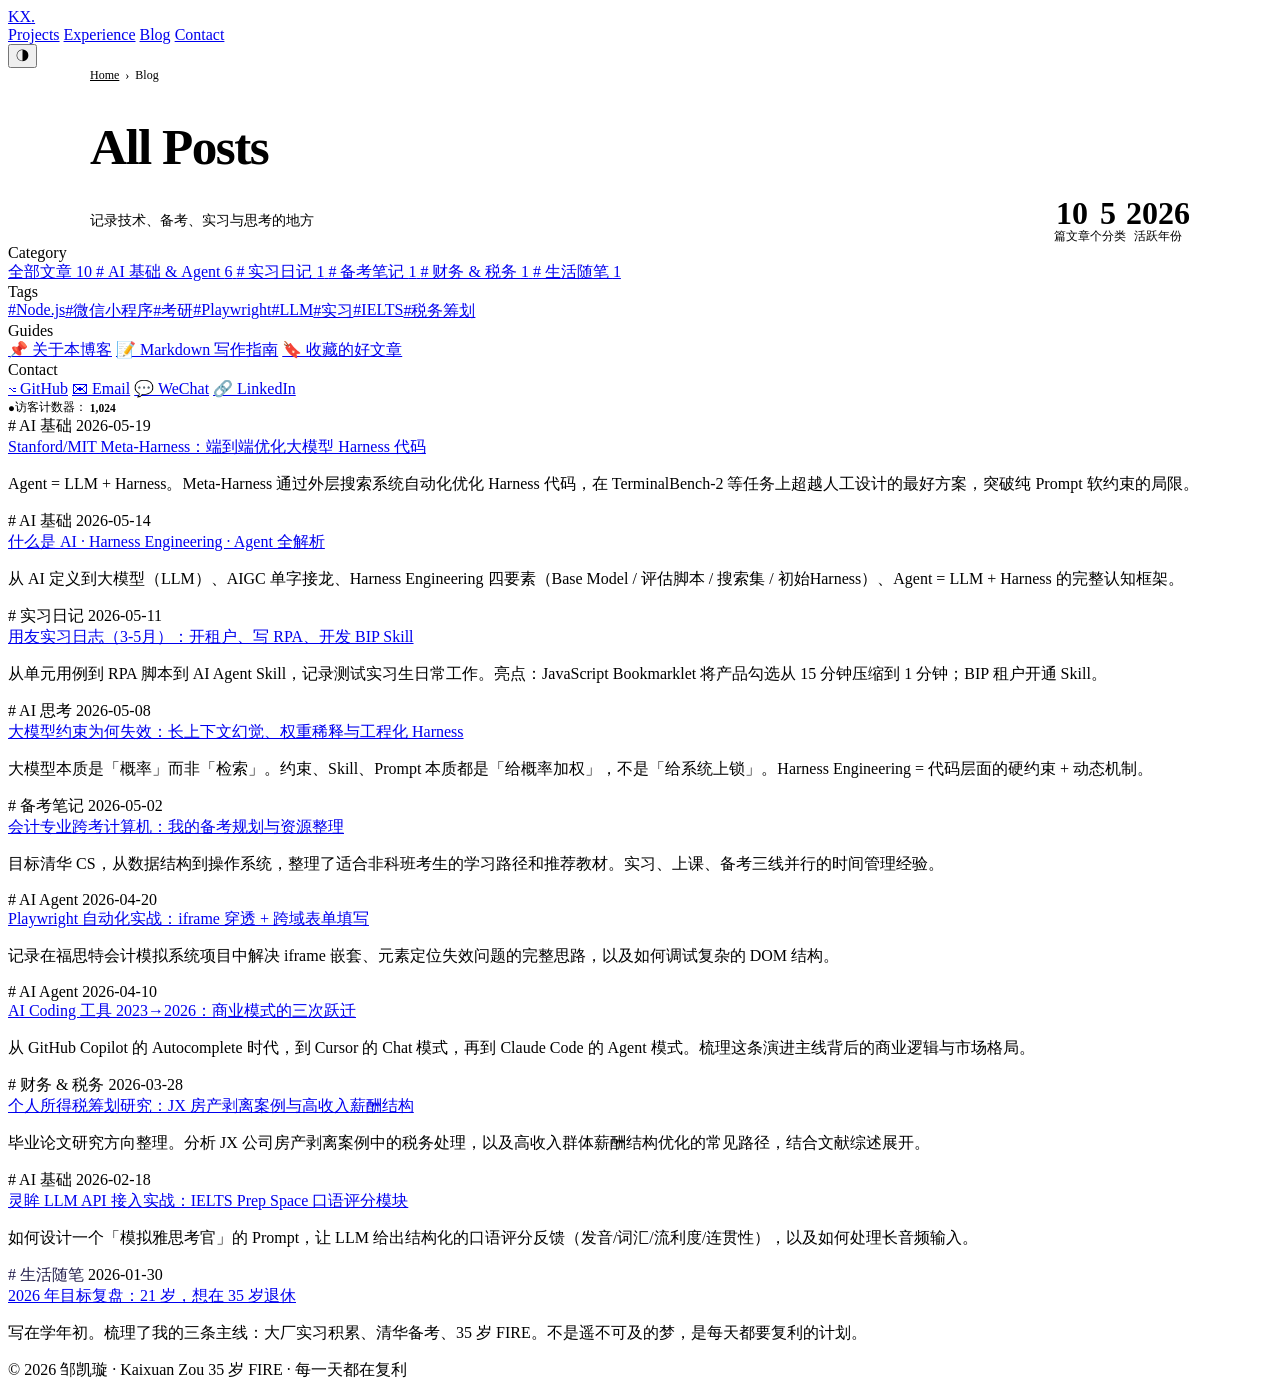
==== index.html @ 22e7b79a "Add files via upload" ====
<!DOCTYPE html>
<html lang="zh-CN">
<head>
  <meta charset="UTF-8" />
  <meta name="viewport" content="width=device-width, initial-scale=1.0" />
  <title>Blog · 邹凯璇</title>
  <link rel="preconnect" href="https://fonts.googleapis.com" />
  <link rel="preconnect" href="https://fonts.gstatic.com" crossorigin />
  <link href="https://fonts.googleapis.com/css2?family=Playfair+Display:ital,wght@0,700;1,400&family=Inter:wght@300;400;500;600&family=JetBrains+Mono:wght@400;500&display=swap" rel="stylesheet" />
  <link rel="stylesheet" href="../assets/style.css" />
  <style>
    .blog-hero-strip {
      background: var(--bg-alt);
      border-bottom: 1px solid var(--border);
      padding: calc(60px + var(--space-12)) var(--space-6) var(--space-8);
    }
    .blog-hero-inner {
      max-width: 1100px;
      margin: 0 auto;
      display: flex;
      align-items: flex-end;
      justify-content: space-between;
      gap: var(--space-8);
      flex-wrap: wrap;
    }
    .blog-breadcrumb {
      font-size: 0.75rem;
      font-family: var(--font-mono);
      color: var(--text-muted);
      margin-bottom: var(--space-3);
    }
    .blog-breadcrumb a { color: var(--text-muted); }
    .blog-breadcrumb a:hover { color: var(--text-primary); }
    .blog-stats {
      display: flex;
      gap: var(--space-6);
    }
    .blog-stat {
      text-align: center;
    }
    .blog-stat-num {
      font-family: var(--font-display);
      font-size: 2rem;
      font-weight: 700;
      color: var(--text-primary);
      line-height: 1;
    }
    .blog-stat-label {
      font-size: 0.72rem;
      font-family: var(--font-mono);
      color: var(--text-muted);
      margin-top: var(--space-1);
    }
    .visitor-badge {
      display: inline-flex;
      align-items: center;
      gap: var(--space-2);
      font-size: 0.72rem;
      font-family: var(--font-mono);
      color: var(--text-muted);
      background: var(--surface);
      border: 1px solid var(--border);
      padding: var(--space-2) var(--space-4);
      border-radius: var(--r-sm);
    }
  </style>
</head>
<body>

  <header class="site-nav">
    <div class="nav-inner">
      <a href="../index.html" class="nav-logo">KX<span class="logo-dot">.</span></a>
      <nav class="nav-links">
        <a href="../projects.html">Projects</a>
        <a href="../experience.html">Experience</a>
        <a href="index.html">Blog</a>
        <a href="../index.html#contact">Contact</a>
      </nav>
      <button class="nav-theme-toggle" id="themeToggle" aria-label="切换主题">
        <span class="toggle-icon">◑</span>
      </button>
    </div>
  </header>

  <!-- Blog hero strip -->
  <div class="blog-hero-strip">
    <div class="blog-hero-inner">
      <div>
        <div class="blog-breadcrumb">
          <a href="../index.html">Home</a> &nbsp;›&nbsp; Blog
        </div>
        <h1 style="font-family:var(--font-display); font-size: clamp(2rem,5vw,3.2rem); font-weight:700; letter-spacing:-0.03em; color:var(--text-primary);">All Posts</h1>
        <p style="font-size:0.9rem; color:var(--text-secondary); margin-top:var(--space-2);">记录技术、备考、实习与思考的地方</p>
      </div>
      <div class="blog-stats">
        <div class="blog-stat">
          <div class="blog-stat-num">10</div>
          <div class="blog-stat-label">篇文章</div>
        </div>
        <div class="blog-stat">
          <div class="blog-stat-num">5</div>
          <div class="blog-stat-label">个分类</div>
        </div>
        <div class="blog-stat">
          <div class="blog-stat-num">2026</div>
          <div class="blog-stat-label">活跃年份</div>
        </div>
      </div>
    </div>
  </div>

  <!-- Blog 2-column layout -->
  <div class="blog-layout" style="padding-top: var(--space-12);">

    <!-- Sidebar (Jekyll Satellite style) -->
    <aside class="blog-sidebar">

      <div class="sidebar-section">
        <div class="sidebar-title">Category</div>
        <a href="#" class="sidebar-link active" data-cat="all">
          全部文章
          <span class="sidebar-count">10</span>
        </a>
        <a href="#" class="sidebar-link" data-cat="ai">
          # AI 基础 & Agent
          <span class="sidebar-count">6</span>
        </a>
        <a href="#" class="sidebar-link" data-cat="intern">
          # 实习日记
          <span class="sidebar-count">1</span>
        </a>
        <a href="#" class="sidebar-link" data-cat="study">
          # 备考笔记
          <span class="sidebar-count">1</span>
        </a>
        <a href="#" class="sidebar-link" data-cat="finance">
          # 财务 & 税务
          <span class="sidebar-count">1</span>
        </a>
        <a href="#" class="sidebar-link" data-cat="life">
          # 生活随笔
          <span class="sidebar-count">1</span>
        </a>
      </div>

      <div class="sidebar-section">
        <div class="sidebar-title">Tags</div>
        <div style="display:flex; flex-wrap:wrap; gap:var(--space-2);">
          <a href="#" class="tag tag-green" style="cursor:pointer;">#Node.js</a>
          <a href="#" class="tag tag-pink" style="cursor:pointer;">#微信小程序</a>
          <a href="#" class="tag tag-yellow" style="cursor:pointer;">#考研</a>
          <a href="#" class="tag tag-mint" style="cursor:pointer;">#Playwright</a>
          <a href="#" class="tag tag-lavender" style="cursor:pointer;">#LLM</a>
          <a href="#" class="tag tag-green" style="cursor:pointer;">#实习</a>
          <a href="#" class="tag tag-pink" style="cursor:pointer;">#IELTS</a>
          <a href="#" class="tag tag-yellow" style="cursor:pointer;">#税务筹划</a>
        </div>
      </div>

      <div class="sidebar-section">
        <div class="sidebar-title">Guides</div>
        <a href="#" class="sidebar-link">📌 关于本博客</a>
        <a href="#" class="sidebar-link">📝 Markdown 写作指南</a>
        <a href="#" class="sidebar-link">🔖 收藏的好文章</a>
      </div>

      <div class="sidebar-section">
        <div class="sidebar-title">Contact</div>
        <div class="blog-sidebar-social">
          <a href="https://github.com" target="_blank" class="social-chip">⌥ GitHub</a>
          <a href="mailto:kaixuanzou1@gmail.com" class="social-chip">✉ Email</a>
          <a href="#" class="social-chip">💬 WeChat</a>
          <a href="#" class="social-chip">🔗 LinkedIn</a>
        </div>
      </div>

      <div class="sidebar-section">
        <div class="visitor-badge">
          <span style="color:var(--c-green)">●</span>
          访客计数器：&nbsp;<strong style="color:var(--text-primary)">1,024</strong>
        </div>
      </div>

    </aside>

    <!-- Posts main column -->
    <main>
      <div class="blog-posts" id="postList">

        <article class="blog-post-card" data-cat="ai">
          <div class="post-header">
            <div class="post-meta">
              <span class="blog-cat-badge badge-green"># AI 基础</span>
              <span class="post-date">2026-05-19</span>
            </div>
          </div>
          <a href="#" class="post-title">Stanford/MIT Meta-Harness：端到端优化大模型 Harness 代码</a>
          <p class="post-excerpt">Agent = LLM + Harness。Meta-Harness 通过外层搜索系统自动化优化 Harness 代码，在 TerminalBench-2 等任务上超越人工设计的最好方案，突破纯 Prompt 软约束的局限。</p>
        </article>

        <article class="blog-post-card" data-cat="ai">
          <div class="post-header">
            <div class="post-meta">
              <span class="blog-cat-badge badge-green"># AI 基础</span>
              <span class="post-date">2026-05-14</span>
            </div>
          </div>
          <a href="#" class="post-title">什么是 AI · Harness Engineering · Agent 全解析</a>
          <p class="post-excerpt">从 AI 定义到大模型（LLM）、AIGC 单字接龙、Harness Engineering 四要素（Base Model / 评估脚本 / 搜索集 / 初始Harness）、Agent = LLM + Harness 的完整认知框架。</p>
        </article>

        <article class="blog-post-card" data-cat="intern">
          <div class="post-header">
            <div class="post-meta">
              <span class="blog-cat-badge badge-pink"># 实习日记</span>
              <span class="post-date">2026-05-11</span>
            </div>
          </div>
          <a href="#" class="post-title">用友实习日志（3-5月）：开租户、写 RPA、开发 BIP Skill</a>
          <p class="post-excerpt">从单元用例到 RPA 脚本到 AI Agent Skill，记录测试实习生日常工作。亮点：JavaScript Bookmarklet 将产品勾选从 15 分钟压缩到 1 分钟；BIP 租户开通 Skill。</p>
        </article>

        <article class="blog-post-card" data-cat="ai">
          <div class="post-header">
            <div class="post-meta">
              <span class="blog-cat-badge badge-green"># AI 思考</span>
              <span class="post-date">2026-05-08</span>
            </div>
          </div>
          <a href="#" class="post-title">大模型约束为何失效：长上下文幻觉、权重稀释与工程化 Harness</a>
          <p class="post-excerpt">大模型本质是「概率」而非「检索」。约束、Skill、Prompt 本质都是「给概率加权」，不是「给系统上锁」。Harness Engineering = 代码层面的硬约束 + 动态机制。</p>
        </article>

        <article class="blog-post-card" data-cat="study">
          <div class="post-header">
            <div class="post-meta">
              <span class="blog-cat-badge badge-yellow"># 备考笔记</span>
              <span class="post-date">2026-05-02</span>
            </div>
          </div>
          <a href="#" class="post-title">会计专业跨考计算机：我的备考规划与资源整理</a>
          <p class="post-excerpt">目标清华 CS，从数据结构到操作系统，整理了适合非科班考生的学习路径和推荐教材。实习、上课、备考三线并行的时间管理经验。</p>
        </article>

        <article class="blog-post-card" data-cat="ai">
          <div class="post-header">
            <div class="post-meta">
              <span class="blog-cat-badge badge-green"># AI Agent</span>
              <span class="post-date">2026-04-20</span>
            </div>
          </div>
          <a href="#" class="post-title">Playwright 自动化实战：iframe 穿透 + 跨域表单填写</a>
          <p class="post-excerpt">记录在福思特会计模拟系统项目中解决 iframe 嵌套、元素定位失效问题的完整思路，以及如何调试复杂的 DOM 结构。</p>
        </article>

        <article class="blog-post-card" data-cat="ai">
          <div class="post-header">
            <div class="post-meta">
              <span class="blog-cat-badge badge-green"># AI Agent</span>
              <span class="post-date">2026-04-10</span>
            </div>
          </div>
          <a href="#" class="post-title">AI Coding 工具 2023→2026：商业模式的三次跃迁</a>
          <p class="post-excerpt">从 GitHub Copilot 的 Autocomplete 时代，到 Cursor 的 Chat 模式，再到 Claude Code 的 Agent 模式。梳理这条演进主线背后的商业逻辑与市场格局。</p>
        </article>

        <article class="blog-post-card" data-cat="finance">
          <div class="post-header">
            <div class="post-meta">
              <span class="blog-cat-badge badge-yellow"># 财务 & 税务</span>
              <span class="post-date">2026-03-28</span>
            </div>
          </div>
          <a href="#" class="post-title">个人所得税筹划研究：JX 房产剥离案例与高收入薪酬结构</a>
          <p class="post-excerpt">毕业论文研究方向整理。分析 JX 公司房产剥离案例中的税务处理，以及高收入群体薪酬结构优化的常见路径，结合文献综述展开。</p>
        </article>

        <article class="blog-post-card" data-cat="ai">
          <div class="post-header">
            <div class="post-meta">
              <span class="blog-cat-badge badge-green"># AI 基础</span>
              <span class="post-date">2026-02-18</span>
            </div>
          </div>
          <a href="#" class="post-title">灵眸 LLM API 接入实战：IELTS Prep Space 口语评分模块</a>
          <p class="post-excerpt">如何设计一个「模拟雅思考官」的 Prompt，让 LLM 给出结构化的口语评分反馈（发音/词汇/流利度/连贯性），以及如何处理长音频输入。</p>
        </article>

        <article class="blog-post-card" data-cat="life">
          <div class="post-header">
            <div class="post-meta">
              <span class="blog-cat-badge" style="background:var(--c-lavender-soft);color:oklch(28% 0.08 285);"># 生活随笔</span>
              <span class="post-date">2026-01-30</span>
            </div>
          </div>
          <a href="#" class="post-title">2026 年目标复盘：21 岁，想在 35 岁退休</a>
          <p class="post-excerpt">写在学年初。梳理了我的三条主线：大厂实习积累、清华备考、35 岁 FIRE。不是遥不可及的梦，是每天都要复利的计划。</p>
        </article>

      </div>
    </main>
  </div>

  <footer class="site-footer">
    <div class="footer-inner">
      <span class="footer-copy">© 2026 邹凯璇 · Kaixuan Zou</span>
      <span class="footer-motto">35 岁 FIRE · 每一天都在复利</span>
    </div>
  </footer>

  <script src="../assets/main.js"></script>
  <script>
    // Category filter
    document.querySelectorAll('.sidebar-link[data-cat]').forEach(link => {
      link.addEventListener('click', e => {
        e.preventDefault();
        document.querySelectorAll('.sidebar-link[data-cat]').forEach(l => l.classList.remove('active'));
        link.classList.add('active');
        const cat = link.dataset.cat;
        document.querySelectorAll('.blog-post-card').forEach(card => {
          if (cat === 'all' || card.dataset.cat === cat) {
            card.style.display = '';
          } else {
            card.style.display = 'none';
          }
        });
      });
    });
  </script>
</body>
</html>
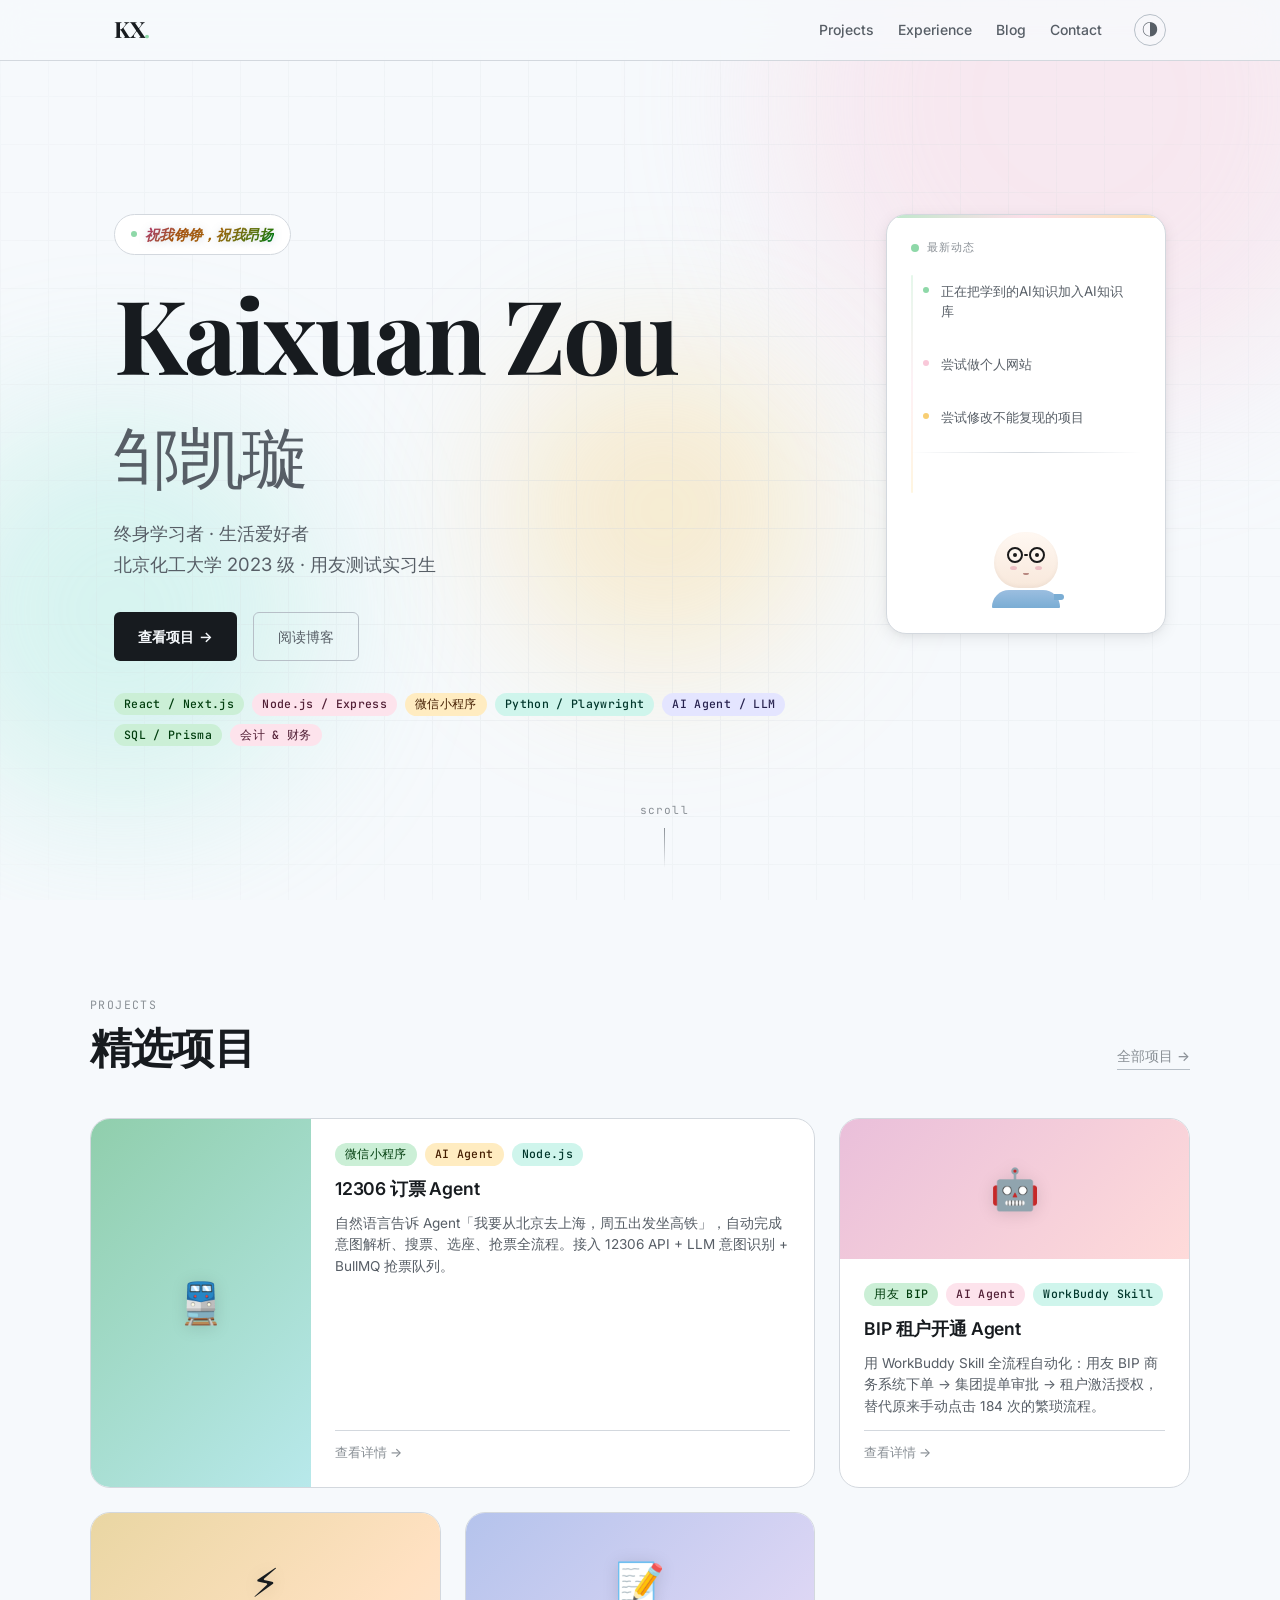
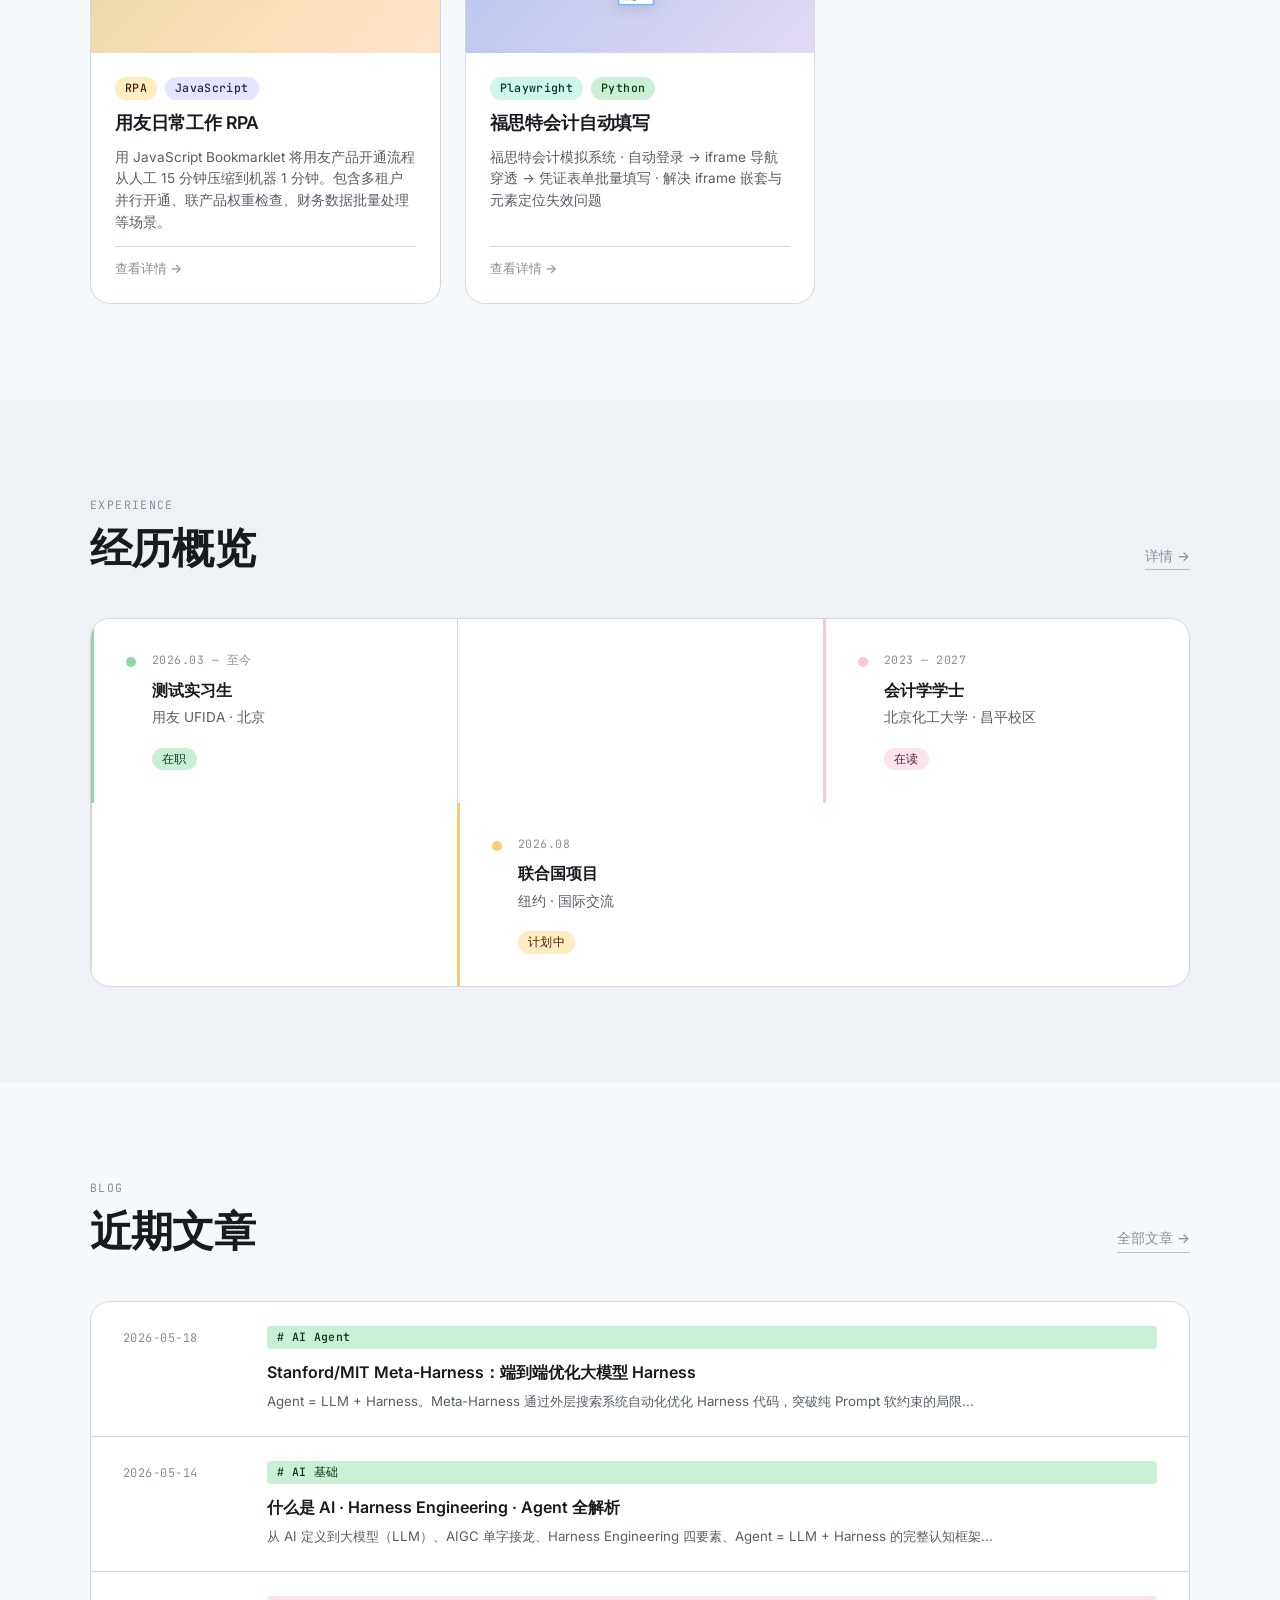
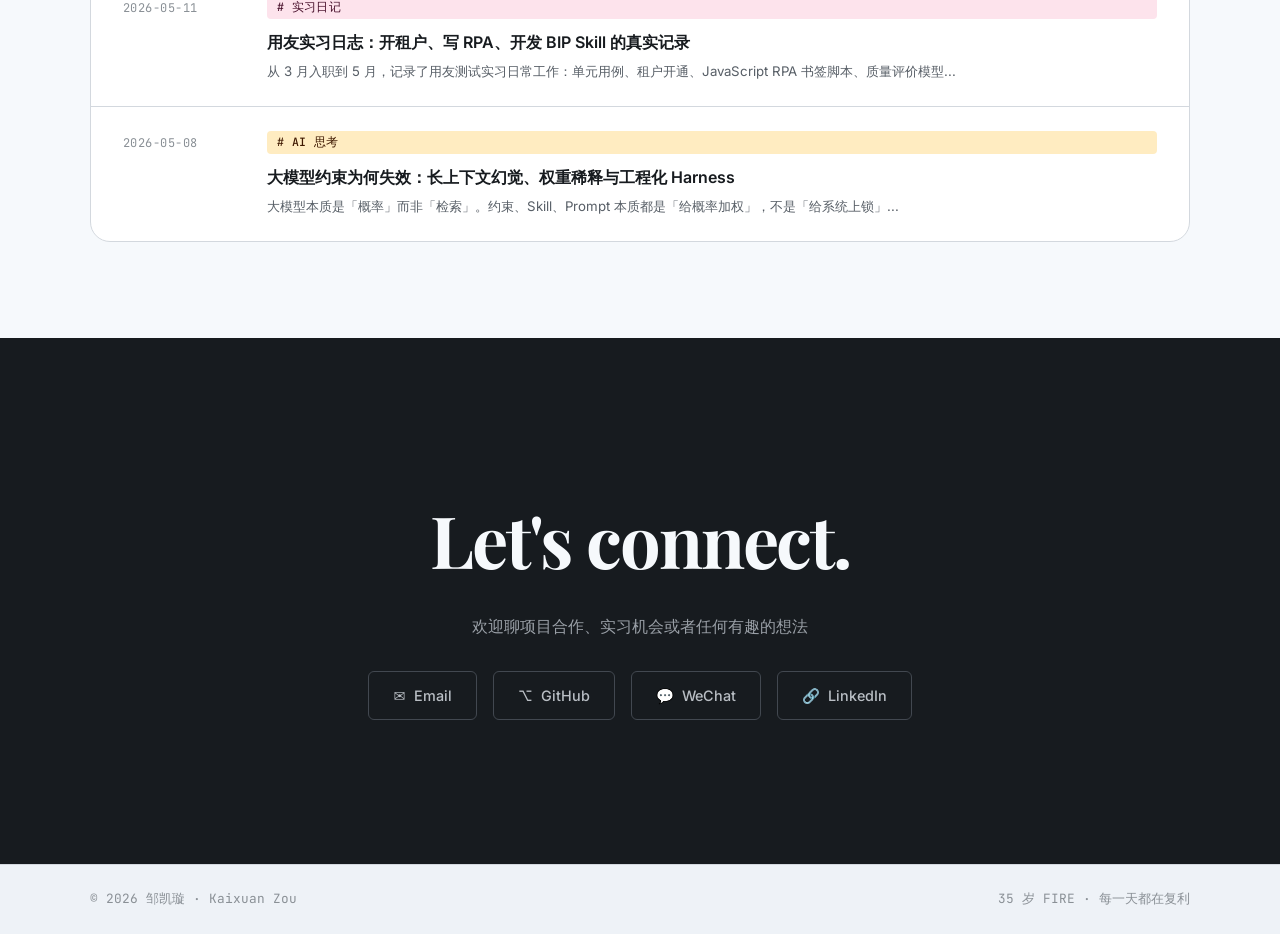
==== commit 4b5dbd24: "fix: restore correct homepage (was overwritten by blog page during rebase)" ====
--- a/index.html
+++ b/index.html
@@ -3,78 +3,39 @@
 <head>
   <meta charset="UTF-8" />
   <meta name="viewport" content="width=device-width, initial-scale=1.0" />
-  <title>Blog · 邹凯璇</title>
+  <title>邹凯璇 · 个人主页</title>
   <link rel="preconnect" href="https://fonts.googleapis.com" />
   <link rel="preconnect" href="https://fonts.gstatic.com" crossorigin />
   <link href="https://fonts.googleapis.com/css2?family=Playfair+Display:ital,wght@0,700;1,400&family=Inter:wght@300;400;500;600&family=JetBrains+Mono:wght@400;500&display=swap" rel="stylesheet" />
-  <link rel="stylesheet" href="../assets/style.css" />
-  <style>
-    .blog-hero-strip {
-      background: var(--bg-alt);
-      border-bottom: 1px solid var(--border);
-      padding: calc(60px + var(--space-12)) var(--space-6) var(--space-8);
-    }
-    .blog-hero-inner {
-      max-width: 1100px;
-      margin: 0 auto;
-      display: flex;
-      align-items: flex-end;
-      justify-content: space-between;
-      gap: var(--space-8);
-      flex-wrap: wrap;
-    }
-    .blog-breadcrumb {
-      font-size: 0.75rem;
-      font-family: var(--font-mono);
-      color: var(--text-muted);
-      margin-bottom: var(--space-3);
-    }
-    .blog-breadcrumb a { color: var(--text-muted); }
-    .blog-breadcrumb a:hover { color: var(--text-primary); }
-    .blog-stats {
-      display: flex;
-      gap: var(--space-6);
-    }
-    .blog-stat {
-      text-align: center;
-    }
-    .blog-stat-num {
-      font-family: var(--font-display);
-      font-size: 2rem;
-      font-weight: 700;
-      color: var(--text-primary);
-      line-height: 1;
-    }
-    .blog-stat-label {
-      font-size: 0.72rem;
-      font-family: var(--font-mono);
-      color: var(--text-muted);
-      margin-top: var(--space-1);
-    }
-    .visitor-badge {
-      display: inline-flex;
-      align-items: center;
-      gap: var(--space-2);
-      font-size: 0.72rem;
-      font-family: var(--font-mono);
-      color: var(--text-muted);
-      background: var(--surface);
-      border: 1px solid var(--border);
-      padding: var(--space-2) var(--space-4);
-      border-radius: var(--r-sm);
-    }
-  </style>
+  <!-- 国内 CDN 备用，Google Fonts 加载失败时自动回退 -->
+  <link href="https://fonts.googleapis.cn/css2?family=Playfair+Display:ital,wght@0,700;1,400&family=Inter:wght@300;400;500;600&family=JetBrains+Mono:wght@400;500&display=swap" rel="stylesheet" />
+  <script>
+    // 检测字体是否加载成功，失败时加载国内镜像
+    (function() {
+      document.fonts.ready.then(function() {
+        var loaded = document.fonts.check('1em "Playfair Display"');
+        if (!loaded) {
+          var link = document.createElement('link');
+          link.rel = 'stylesheet';
+          link.href = 'https://fonts.loli.net/css2?family=Playfair+Display:ital,wght@0,700;1,400&family=Inter:wght@300;400;500;600&family=JetBrains+Mono:wght@400;500&display=swap';
+          document.head.appendChild(link);
+        }
+      });
+    })();
+  </script>
+  <link rel="stylesheet" href="assets/style.css" />
 </head>
 <body>
 
+  <!-- ───────────── NAVIGATION ───────────── -->
   <header class="site-nav">
     <div class="nav-inner">
-      <a href="../index.html" class="nav-logo">KX<span class="logo-dot">.</span></a>
+      <a href="index.html" class="nav-logo">KX<span class="logo-dot">.</span></a>
       <nav class="nav-links">
-        <a href="../projects.html">Projects</a>
-        <a href="../experience.html">Experience</a>
-        <a href="index.html">Blog</a>
-        <a href="../index.html#contact">Contact</a>
+        <a href="projects.html">Projects</a>
+        <a href="experience.html">Experience</a>
+        <a href="blog/index.html">Blog</a>
+        <a href="#contact">Contact</a>
       </nav>
       <button class="nav-theme-toggle" id="themeToggle" aria-label="切换主题">
         <span class="toggle-icon">◑</span>
@@ -82,224 +43,294 @@
     </div>
   </header>
 
-  <!-- Blog hero strip -->
-  <div class="blog-hero-strip">
-    <div class="blog-hero-inner">
-      <div>
-        <div class="blog-breadcrumb">
-          <a href="../index.html">Home</a> &nbsp;›&nbsp; Blog
-        </div>
-        <h1 style="font-family:var(--font-display); font-size: clamp(2rem,5vw,3.2rem); font-weight:700; letter-spacing:-0.03em; color:var(--text-primary);">All Posts</h1>
-        <p style="font-size:0.9rem; color:var(--text-secondary); margin-top:var(--space-2);">记录技术、备考、实习与思考的地方</p>
-      </div>
-      <div class="blog-stats">
-        <div class="blog-stat">
-          <div class="blog-stat-num">10</div>
-          <div class="blog-stat-label">篇文章</div>
-        </div>
-        <div class="blog-stat">
-          <div class="blog-stat-num">5</div>
-          <div class="blog-stat-label">个分类</div>
-        </div>
-        <div class="blog-stat">
-          <div class="blog-stat-num">2026</div>
-          <div class="blog-stat-label">活跃年份</div>
-        </div>
-      </div>
-    </div>
-  </div>
-
-  <!-- Blog 2-column layout -->
-  <div class="blog-layout" style="padding-top: var(--space-12);">
-
-    <!-- Sidebar (Jekyll Satellite style) -->
-    <aside class="blog-sidebar">
-
-      <div class="sidebar-section">
-        <div class="sidebar-title">Category</div>
-        <a href="#" class="sidebar-link active" data-cat="all">
-          全部文章
-          <span class="sidebar-count">10</span>
+  <!-- ───────────── HERO ───────────── -->
+  <section class="hero">
+    <div class="hero-bg">
+      <div class="hero-blur-orb orb-1"></div>
+      <div class="hero-blur-orb orb-2"></div>
+      <div class="hero-blur-orb orb-3"></div>
+      <div class="hero-grid-overlay"></div>
+    </div>
+    <div class="hero-main">
+      <div class="hero-content">
+        <div class="hero-badge hero-badge-art">
+          <span class="badge-dot"></span>
+          <span class="badge-text">祝我铮铮，祝我昂扬</span>
+        </div>
+        <h1 class="hero-title">
+          Kaixuan Zou
+          <br /><span class="hero-cn-name">邹凯璇</span>
+        </h1>
+        <p class="hero-subtitle">
+          终身学习者 · 生活爱好者<br />
+          北京化工大学 2023 级 · 用友测试实习生
+        </p>
+        <div class="hero-cta">
+          <a href="projects.html" class="btn-primary">查看项目 →</a>
+          <a href="blog/index.html" class="btn-ghost">阅读博客</a>
+        </div>
+        <div class="hero-tags">
+          <span class="tag tag-green">React / Next.js</span>
+          <span class="tag tag-pink">Node.js / Express</span>
+          <span class="tag tag-yellow">微信小程序</span>
+          <span class="tag tag-mint">Python / Playwright</span>
+          <span class="tag tag-lavender">AI Agent / LLM</span>
+          <span class="tag tag-green">SQL / Prisma</span>
+          <span class="tag tag-pink">会计 & 财务</span>
+        </div>
+      </div>
+      <aside class="hero-status">
+        <div class="status-header">
+          <span class="status-pulse"></span>
+          <span class="status-label">最新动态</span>
+        </div>
+        <ul class="status-list">
+          <li class="status-item">
+            <span class="status-bullet" style="--bullet-color:var(--c-green)"></span>
+            <span class="status-text">正在把学到的AI知识加入AI知识库</span>
+          </li>
+          <li class="status-item">
+            <span class="status-bullet" style="--bullet-color:var(--c-pink)"></span>
+            <span class="status-text">尝试做个人网站</span>
+          </li>
+          <li class="status-item">
+            <span class="status-bullet" style="--bullet-color:var(--c-yellow)"></span>
+            <span class="status-text">尝试修改不能复现的项目</span>
+          </li>
+        </ul>
+        <div class="status-divider"></div>
+        <div class="status-avatar" title="可以用自己的图片替换">
+          <img src="assets/avatar.png" alt="avatar" class="avatar-img" onerror="this.style.display='none';this.nextElementSibling.style.display='flex'" />
+          <div class="avatar-fallback" style="display:none">
+            <div class="avatar-face-v2">
+              <div class="avatar-glasses-v2">
+                <div class="avatar-lens-v2"></div>
+                <div class="avatar-bridge-v2"></div>
+                <div class="avatar-lens-v2"></div>
+              </div>
+              <div class="avatar-blush-v2"></div>
+              <div class="avatar-mouth-v2"></div>
+            </div>
+            <div class="avatar-cap-v2"></div>
+          </div>
+        </div>
+      </aside>
+    </div>
+    <div class="hero-scroll-hint">
+      <span>scroll</span>
+      <div class="scroll-line"></div>
+    </div>
+  </section>
+
+  <!-- ───────────── FEATURED PROJECTS ───────────── -->
+  <section class="section" id="projects">
+    <div class="section-inner">
+      <div class="section-header">
+        <span class="section-label">Projects</span>
+        <h2 class="section-title">精选项目</h2>
+        <a href="projects.html" class="section-more">全部项目 →</a>
+      </div>
+      <div class="project-grid">
+
+        <article class="project-card project-featured">
+          <div class="project-card-img" style="background: linear-gradient(135deg, oklch(80% 0.08 160), oklch(90% 0.05 200))">
+            <div class="project-icon">🚆</div>
+          </div>
+          <div class="project-card-body">
+            <div class="project-meta">
+              <span class="tag tag-green">微信小程序</span>
+              <span class="tag tag-yellow">AI Agent</span>
+              <span class="tag tag-mint">Node.js</span>
+            </div>
+            <h3 class="project-title">12306 订票 Agent</h3>
+            <p class="project-desc">自然语言告诉 Agent「我要从北京去上海，周五出发坐高铁」，自动完成意图解析、搜票、选座、抢票全流程。接入 12306 API + LLM 意图识别 + BullMQ 抢票队列。</p>
+            <div class="project-links">
+              <a href="projects.html" class="proj-link">查看详情 →</a>
+            </div>
+          </div>
+        </article>
+
+        <article class="project-card">
+          <div class="project-card-img" style="background: linear-gradient(135deg, oklch(85% 0.06 340), oklch(92% 0.04 20))">
+            <div class="project-icon">🤖</div>
+          </div>
+          <div class="project-card-body">
+            <div class="project-meta">
+              <span class="tag tag-green">用友 BIP</span>
+              <span class="tag tag-pink">AI Agent</span>
+              <span class="tag tag-mint">WorkBuddy Skill</span>
+            </div>
+            <h3 class="project-title">BIP 租户开通 Agent</h3>
+            <p class="project-desc">用 WorkBuddy Skill 全流程自动化：用友 BIP 商务系统下单 → 集团提单审批 → 租户激活授权，替代原来手动点击 184 次的繁琐流程。</p>
+            <div class="project-links">
+              <a href="projects.html" class="proj-link">查看详情 →</a>
+            </div>
+          </div>
+        </article>
+
+        <article class="project-card">
+          <div class="project-card-img" style="background: linear-gradient(135deg, oklch(88% 0.07 90), oklch(94% 0.05 60))">
+            <div class="project-icon">⚡</div>
+          </div>
+          <div class="project-card-body">
+            <div class="project-meta">
+              <span class="tag tag-yellow">RPA</span>
+              <span class="tag tag-lavender">JavaScript</span>
+            </div>
+            <h3 class="project-title">用友日常工作 RPA</h3>
+            <p class="project-desc">用 JavaScript Bookmarklet 将用友产品开通流程从人工 15 分钟压缩到机器 1 分钟。包含多租户并行开通、联产品权重检查、财务数据批量处理等场景。</p>
+            <div class="project-links">
+              <a href="projects.html" class="proj-link">查看详情 →</a>
+            </div>
+          </div>
+        </article>
+
+        <article class="project-card">
+          <div class="project-card-img" style="background: linear-gradient(135deg, oklch(82% 0.06 270), oklch(90% 0.04 300))">
+            <div class="project-icon">📝</div>
+          </div>
+          <div class="project-card-body">
+            <div class="project-meta">
+              <span class="tag tag-mint">Playwright</span>
+              <span class="tag tag-green">Python</span>
+            </div>
+            <h3 class="project-title">福思特会计自动填写</h3>
+            <p class="project-desc">福思特会计模拟系统 · 自动登录 → iframe 导航穿透 → 凭证表单批量填写 · 解决 iframe 嵌套与元素定位失效问题</p>
+            <div class="project-links">
+              <a href="projects.html" class="proj-link">查看详情 →</a>
+            </div>
+          </div>
+        </article>
+
+      </div>
+    </div>
+  </section>
+
+  <!-- ───────────── EXPERIENCE STRIP ───────────── -->
+  <section class="section section-alt" id="experience">
+    <div class="section-inner">
+      <div class="section-header">
+        <span class="section-label">Experience</span>
+        <h2 class="section-title">经历概览</h2>
+        <a href="experience.html" class="section-more">详情 →</a>
+      </div>
+      <div class="exp-strip">
+
+        <div class="exp-item">
+          <div class="exp-dot exp-dot-green"></div>
+          <div class="exp-body">
+            <div class="exp-period">2026.03 — 至今</div>
+            <div class="exp-role">测试实习生</div>
+            <div class="exp-org">用友 UFIDA · 北京</div>
+            <div class="exp-tags">
+              <span class="tag tag-green">在职</span>
+            </div>
+          </div>
+        </div>
+
+        <div class="exp-divider"></div>
+
+        <div class="exp-item">
+          <div class="exp-dot exp-dot-pink"></div>
+          <div class="exp-body">
+            <div class="exp-period">2023 — 2027</div>
+            <div class="exp-role">会计学学士</div>
+            <div class="exp-org">北京化工大学 · 昌平校区</div>
+            <div class="exp-tags">
+              <span class="tag tag-pink">在读</span>
+            </div>
+          </div>
+        </div>
+
+        <div class="exp-divider"></div>
+
+        <div class="exp-item">
+          <div class="exp-dot exp-dot-yellow"></div>
+          <div class="exp-body">
+            <div class="exp-period">2026.08</div>
+            <div class="exp-role">联合国项目</div>
+            <div class="exp-org">纽约 · 国际交流</div>
+            <div class="exp-tags">
+              <span class="tag tag-yellow">计划中</span>
+            </div>
+          </div>
+        </div>
+
+      </div>
+    </div>
+  </section>
+
+  <!-- ───────────── RECENT BLOG ───────────── -->
+  <section class="section" id="blog">
+    <div class="section-inner">
+      <div class="section-header">
+        <span class="section-label">Blog</span>
+        <h2 class="section-title">近期文章</h2>
+        <a href="blog/index.html" class="section-more">全部文章 →</a>
+      </div>
+      <div class="blog-list">
+
+        <article class="blog-row">
+          <div class="blog-row-date">2026-05-18</div>
+          <div class="blog-row-content">
+            <span class="blog-cat-badge badge-green"># AI Agent</span>
+            <a href="blog/index.html" class="blog-row-title">Stanford/MIT Meta-Harness：端到端优化大模型 Harness</a>
+            <p class="blog-row-desc">Agent = LLM + Harness。Meta-Harness 通过外层搜索系统自动化优化 Harness 代码，突破纯 Prompt 软约束的局限...</p>
+          </div>
+        </article>
+
+        <article class="blog-row">
+          <div class="blog-row-date">2026-05-14</div>
+          <div class="blog-row-content">
+            <span class="blog-cat-badge badge-green"># AI 基础</span>
+            <a href="blog/index.html" class="blog-row-title">什么是 AI · Harness Engineering · Agent 全解析</a>
+            <p class="blog-row-desc">从 AI 定义到大模型（LLM）、AIGC 单字接龙、Harness Engineering 四要素、Agent = LLM + Harness 的完整认知框架...</p>
+          </div>
+        </article>
+
+        <article class="blog-row">
+          <div class="blog-row-date">2026-05-11</div>
+          <div class="blog-row-content">
+            <span class="blog-cat-badge badge-pink"># 实习日记</span>
+            <a href="blog/index.html" class="blog-row-title">用友实习日志：开租户、写 RPA、开发 BIP Skill 的真实记录</a>
+            <p class="blog-row-desc">从 3 月入职到 5 月，记录了用友测试实习日常工作：单元用例、租户开通、JavaScript RPA 书签脚本、质量评价模型...</p>
+          </div>
+        </article>
+
+        <article class="blog-row">
+          <div class="blog-row-date">2026-05-08</div>
+          <div class="blog-row-content">
+            <span class="blog-cat-badge badge-yellow"># AI 思考</span>
+            <a href="blog/index.html" class="blog-row-title">大模型约束为何失效：长上下文幻觉、权重稀释与工程化 Harness</a>
+            <p class="blog-row-desc">大模型本质是「概率」而非「检索」。约束、Skill、Prompt 本质都是「给概率加权」，不是「给系统上锁」...</p>
+          </div>
+        </article>
+
+      </div>
+    </div>
+  </section>
+
+  <!-- ───────────── CONTACT ───────────── -->
+  <section class="section section-contact" id="contact">
+    <div class="section-inner contact-inner">
+      <h2 class="contact-title">Let's connect.</h2>
+      <p class="contact-sub">欢迎聊项目合作、实习机会或者任何有趣的想法</p>
+      <div class="contact-links">
+        <a href="mailto:kaixuanzou1@gmail.com" class="contact-btn">
+          <span>✉</span> Email
         </a>
-        <a href="#" class="sidebar-link" data-cat="ai">
-          # AI 基础 & Agent
-          <span class="sidebar-count">6</span>
+        <a href="https://github.com" target="_blank" class="contact-btn">
+          <span>⌥</span> GitHub
         </a>
-        <a href="#" class="sidebar-link" data-cat="intern">
-          # 实习日记
-          <span class="sidebar-count">1</span>
+        <a href="#" class="contact-btn">
+          <span>💬</span> WeChat
         </a>
-        <a href="#" class="sidebar-link" data-cat="study">
-          # 备考笔记
-          <span class="sidebar-count">1</span>
+        <a href="#" class="contact-btn">
+          <span>🔗</span> LinkedIn
         </a>
-        <a href="#" class="sidebar-link" data-cat="finance">
-          # 财务 & 税务
-          <span class="sidebar-count">1</span>
-        </a>
-        <a href="#" class="sidebar-link" data-cat="life">
-          # 生活随笔
-          <span class="sidebar-count">1</span>
-        </a>
-      </div>
-
-      <div class="sidebar-section">
-        <div class="sidebar-title">Tags</div>
-        <div style="display:flex; flex-wrap:wrap; gap:var(--space-2);">
-          <a href="#" class="tag tag-green" style="cursor:pointer;">#Node.js</a>
-          <a href="#" class="tag tag-pink" style="cursor:pointer;">#微信小程序</a>
-          <a href="#" class="tag tag-yellow" style="cursor:pointer;">#考研</a>
-          <a href="#" class="tag tag-mint" style="cursor:pointer;">#Playwright</a>
-          <a href="#" class="tag tag-lavender" style="cursor:pointer;">#LLM</a>
-          <a href="#" class="tag tag-green" style="cursor:pointer;">#实习</a>
-          <a href="#" class="tag tag-pink" style="cursor:pointer;">#IELTS</a>
-          <a href="#" class="tag tag-yellow" style="cursor:pointer;">#税务筹划</a>
-        </div>
-      </div>
-
-      <div class="sidebar-section">
-        <div class="sidebar-title">Guides</div>
-        <a href="#" class="sidebar-link">📌 关于本博客</a>
-        <a href="#" class="sidebar-link">📝 Markdown 写作指南</a>
-        <a href="#" class="sidebar-link">🔖 收藏的好文章</a>
-      </div>
-
-      <div class="sidebar-section">
-        <div class="sidebar-title">Contact</div>
-        <div class="blog-sidebar-social">
-          <a href="https://github.com" target="_blank" class="social-chip">⌥ GitHub</a>
-          <a href="mailto:kaixuanzou1@gmail.com" class="social-chip">✉ Email</a>
-          <a href="#" class="social-chip">💬 WeChat</a>
-          <a href="#" class="social-chip">🔗 LinkedIn</a>
-        </div>
-      </div>
-
-      <div class="sidebar-section">
-        <div class="visitor-badge">
-          <span style="color:var(--c-green)">●</span>
-          访客计数器：&nbsp;<strong style="color:var(--text-primary)">1,024</strong>
-        </div>
-      </div>
-
-    </aside>
-
-    <!-- Posts main column -->
-    <main>
-      <div class="blog-posts" id="postList">
-
-        <article class="blog-post-card" data-cat="ai">
-          <div class="post-header">
-            <div class="post-meta">
-              <span class="blog-cat-badge badge-green"># AI 基础</span>
-              <span class="post-date">2026-05-19</span>
-            </div>
-          </div>
-          <a href="#" class="post-title">Stanford/MIT Meta-Harness：端到端优化大模型 Harness 代码</a>
-          <p class="post-excerpt">Agent = LLM + Harness。Meta-Harness 通过外层搜索系统自动化优化 Harness 代码，在 TerminalBench-2 等任务上超越人工设计的最好方案，突破纯 Prompt 软约束的局限。</p>
-        </article>
-
-        <article class="blog-post-card" data-cat="ai">
-          <div class="post-header">
-            <div class="post-meta">
-              <span class="blog-cat-badge badge-green"># AI 基础</span>
-              <span class="post-date">2026-05-14</span>
-            </div>
-          </div>
-          <a href="#" class="post-title">什么是 AI · Harness Engineering · Agent 全解析</a>
-          <p class="post-excerpt">从 AI 定义到大模型（LLM）、AIGC 单字接龙、Harness Engineering 四要素（Base Model / 评估脚本 / 搜索集 / 初始Harness）、Agent = LLM + Harness 的完整认知框架。</p>
-        </article>
-
-        <article class="blog-post-card" data-cat="intern">
-          <div class="post-header">
-            <div class="post-meta">
-              <span class="blog-cat-badge badge-pink"># 实习日记</span>
-              <span class="post-date">2026-05-11</span>
-            </div>
-          </div>
-          <a href="#" class="post-title">用友实习日志（3-5月）：开租户、写 RPA、开发 BIP Skill</a>
-          <p class="post-excerpt">从单元用例到 RPA 脚本到 AI Agent Skill，记录测试实习生日常工作。亮点：JavaScript Bookmarklet 将产品勾选从 15 分钟压缩到 1 分钟；BIP 租户开通 Skill。</p>
-        </article>
-
-        <article class="blog-post-card" data-cat="ai">
-          <div class="post-header">
-            <div class="post-meta">
-              <span class="blog-cat-badge badge-green"># AI 思考</span>
-              <span class="post-date">2026-05-08</span>
-            </div>
-          </div>
-          <a href="#" class="post-title">大模型约束为何失效：长上下文幻觉、权重稀释与工程化 Harness</a>
-          <p class="post-excerpt">大模型本质是「概率」而非「检索」。约束、Skill、Prompt 本质都是「给概率加权」，不是「给系统上锁」。Harness Engineering = 代码层面的硬约束 + 动态机制。</p>
-        </article>
-
-        <article class="blog-post-card" data-cat="study">
-          <div class="post-header">
-            <div class="post-meta">
-              <span class="blog-cat-badge badge-yellow"># 备考笔记</span>
-              <span class="post-date">2026-05-02</span>
-            </div>
-          </div>
-          <a href="#" class="post-title">会计专业跨考计算机：我的备考规划与资源整理</a>
-          <p class="post-excerpt">目标清华 CS，从数据结构到操作系统，整理了适合非科班考生的学习路径和推荐教材。实习、上课、备考三线并行的时间管理经验。</p>
-        </article>
-
-        <article class="blog-post-card" data-cat="ai">
-          <div class="post-header">
-            <div class="post-meta">
-              <span class="blog-cat-badge badge-green"># AI Agent</span>
-              <span class="post-date">2026-04-20</span>
-            </div>
-          </div>
-          <a href="#" class="post-title">Playwright 自动化实战：iframe 穿透 + 跨域表单填写</a>
-          <p class="post-excerpt">记录在福思特会计模拟系统项目中解决 iframe 嵌套、元素定位失效问题的完整思路，以及如何调试复杂的 DOM 结构。</p>
-        </article>
-
-        <article class="blog-post-card" data-cat="ai">
-          <div class="post-header">
-            <div class="post-meta">
-              <span class="blog-cat-badge badge-green"># AI Agent</span>
-              <span class="post-date">2026-04-10</span>
-            </div>
-          </div>
-          <a href="#" class="post-title">AI Coding 工具 2023→2026：商业模式的三次跃迁</a>
-          <p class="post-excerpt">从 GitHub Copilot 的 Autocomplete 时代，到 Cursor 的 Chat 模式，再到 Claude Code 的 Agent 模式。梳理这条演进主线背后的商业逻辑与市场格局。</p>
-        </article>
-
-        <article class="blog-post-card" data-cat="finance">
-          <div class="post-header">
-            <div class="post-meta">
-              <span class="blog-cat-badge badge-yellow"># 财务 & 税务</span>
-              <span class="post-date">2026-03-28</span>
-            </div>
-          </div>
-          <a href="#" class="post-title">个人所得税筹划研究：JX 房产剥离案例与高收入薪酬结构</a>
-          <p class="post-excerpt">毕业论文研究方向整理。分析 JX 公司房产剥离案例中的税务处理，以及高收入群体薪酬结构优化的常见路径，结合文献综述展开。</p>
-        </article>
-
-        <article class="blog-post-card" data-cat="ai">
-          <div class="post-header">
-            <div class="post-meta">
-              <span class="blog-cat-badge badge-green"># AI 基础</span>
-              <span class="post-date">2026-02-18</span>
-            </div>
-          </div>
-          <a href="#" class="post-title">灵眸 LLM API 接入实战：IELTS Prep Space 口语评分模块</a>
-          <p class="post-excerpt">如何设计一个「模拟雅思考官」的 Prompt，让 LLM 给出结构化的口语评分反馈（发音/词汇/流利度/连贯性），以及如何处理长音频输入。</p>
-        </article>
-
-        <article class="blog-post-card" data-cat="life">
-          <div class="post-header">
-            <div class="post-meta">
-              <span class="blog-cat-badge" style="background:var(--c-lavender-soft);color:oklch(28% 0.08 285);"># 生活随笔</span>
-              <span class="post-date">2026-01-30</span>
-            </div>
-          </div>
-          <a href="#" class="post-title">2026 年目标复盘：21 岁，想在 35 岁退休</a>
-          <p class="post-excerpt">写在学年初。梳理了我的三条主线：大厂实习积累、清华备考、35 岁 FIRE。不是遥不可及的梦，是每天都要复利的计划。</p>
-        </article>
-
-      </div>
-    </main>
-  </div>
+      </div>
+    </div>
+  </section>
 
   <footer class="site-footer">
     <div class="footer-inner">
@@ -308,24 +339,6 @@
     </div>
   </footer>
 
-  <script src="../assets/main.js"></script>
-  <script>
-    // Category filter
-    document.querySelectorAll('.sidebar-link[data-cat]').forEach(link => {
-      link.addEventListener('click', e => {
-        e.preventDefault();
-        document.querySelectorAll('.sidebar-link[data-cat]').forEach(l => l.classList.remove('active'));
-        link.classList.add('active');
-        const cat = link.dataset.cat;
-        document.querySelectorAll('.blog-post-card').forEach(card => {
-          if (cat === 'all' || card.dataset.cat === cat) {
-            card.style.display = '';
-          } else {
-            card.style.display = 'none';
-          }
-        });
-      });
-    });
-  </script>
+  <script src="assets/main.js"></script>
 </body>
 </html>
--- a/assets/style.css
+++ b/assets/style.css
@@ -0,0 +1,1537 @@
+/* ═══════════════════════════════════════════
+   DESIGN TOKENS
+   ═══════════════════════════════════════════ */
+:root {
+  /* Palette — Muted Pastel (Wind inspiration) */
+  --c-pink:       oklch(88% 0.06 355);
+  --c-pink-soft:  oklch(94% 0.03 355);
+  --c-green:      oklch(82% 0.10 155);
+  --c-green-soft: oklch(92% 0.05 155);
+  --c-yellow:     oklch(87% 0.12 85);
+  --c-yellow-soft:oklch(95% 0.06 85);
+  --c-mint:       oklch(88% 0.08 180);
+  --c-mint-soft:  oklch(94% 0.04 180);
+  --c-lavender:   oklch(83% 0.07 285);
+  --c-lavender-soft: oklch(93% 0.04 285);
+
+  /* Neutrals */
+  --bg:           oklch(98% 0.005 250);
+  --bg-alt:       oklch(96% 0.008 255);
+  --surface:      oklch(100% 0 0);
+  --border:       oklch(88% 0.01 250);
+  --border-strong:oklch(80% 0.015 250);
+  --text-primary: oklch(22% 0.01 250);
+  --text-secondary:oklch(48% 0.015 250);
+  --text-muted:   oklch(65% 0.012 250);
+
+  /* Typography */
+  --font-display: 'Playfair Display', 'Noto Serif SC', Georgia, 'STSong', 'SimSun', serif;
+  --font-body:    'Inter', 'Noto Sans SC', system-ui, -apple-system, 'Segoe UI', sans-serif;
+  --font-mono:    'JetBrains Mono', 'Fira Code', 'Cascadia Code', 'Consolas', monospace;
+
+  /* Spacing scale */
+  --space-1: 0.25rem;
+  --space-2: 0.5rem;
+  --space-3: 0.75rem;
+  --space-4: 1rem;
+  --space-6: 1.5rem;
+  --space-8: 2rem;
+  --space-12: 3rem;
+  --space-16: 4rem;
+  --space-24: 6rem;
+
+  /* Radii */
+  --r-sm: 6px;
+  --r-md: 12px;
+  --r-lg: 20px;
+  --r-xl: 32px;
+
+  /* Shadows */
+  --shadow-sm: 0 1px 3px oklch(0% 0 0 / 0.06), 0 1px 2px oklch(0% 0 0 / 0.04);
+  --shadow-md: 0 4px 16px oklch(0% 0 0 / 0.08), 0 2px 6px oklch(0% 0 0 / 0.04);
+  --shadow-lg: 0 12px 40px oklch(0% 0 0 / 0.10), 0 4px 12px oklch(0% 0 0 / 0.05);
+
+  /* Motion */
+  --ease-out-quart: cubic-bezier(0.25, 1, 0.5, 1);
+  --ease-in-out: cubic-bezier(0.4, 0, 0.2, 1);
+  --duration-fast: 150ms;
+  --duration-base: 280ms;
+  --duration-slow: 480ms;
+}
+
+/* Dark mode */
+[data-theme="dark"] {
+  --bg:           oklch(14% 0.01 250);
+  --bg-alt:       oklch(18% 0.012 250);
+  --surface:      oklch(20% 0.012 250);
+  --border:       oklch(28% 0.015 250);
+  --border-strong:oklch(38% 0.015 250);
+  --text-primary: oklch(94% 0.008 250);
+  --text-secondary:oklch(70% 0.012 250);
+  --text-muted:   oklch(55% 0.012 250);
+}
+
+/* ═══════════════════════════════════════════
+   RESET & BASE
+   ═══════════════════════════════════════════ */
+*, *::before, *::after {
+  box-sizing: border-box;
+  margin: 0;
+  padding: 0;
+}
+
+html {
+  scroll-behavior: smooth;
+  font-size: 16px;
+}
+
+body {
+  font-family: var(--font-body);
+  background-color: var(--bg);
+  color: var(--text-primary);
+  line-height: 1.6;
+  transition: background-color var(--duration-base) var(--ease-in-out),
+              color var(--duration-base) var(--ease-in-out);
+  overflow-x: hidden;
+}
+
+a {
+  color: inherit;
+  text-decoration: none;
+}
+
+img {
+  max-width: 100%;
+  display: block;
+}
+
+/* ═══════════════════════════════════════════
+   NAVIGATION
+   ═══════════════════════════════════════════ */
+.site-nav {
+  position: fixed;
+  top: 0;
+  left: 0;
+  right: 0;
+  z-index: 100;
+  background: oklch(98% 0.005 250 / 0.85);
+  backdrop-filter: blur(16px) saturate(1.4);
+  border-bottom: 1px solid var(--border);
+  transition: background var(--duration-base) var(--ease-in-out);
+}
+
+[data-theme="dark"] .site-nav {
+  background: oklch(14% 0.01 250 / 0.88);
+}
+
+.nav-inner {
+  max-width: 1100px;
+  margin: 0 auto;
+  padding: 0 var(--space-6);
+  height: 60px;
+  display: flex;
+  align-items: center;
+  gap: var(--space-8);
+}
+
+.nav-logo {
+  font-family: var(--font-display);
+  font-size: 1.4rem;
+  font-weight: 700;
+  letter-spacing: -0.02em;
+  color: var(--text-primary);
+}
+
+.logo-dot {
+  color: var(--c-green);
+}
+
+.nav-links {
+  display: flex;
+  gap: var(--space-6);
+  margin-left: auto;
+}
+
+.nav-links a {
+  font-size: 0.875rem;
+  font-weight: 500;
+  color: var(--text-secondary);
+  transition: color var(--duration-fast) var(--ease-out-quart);
+  position: relative;
+}
+
+.nav-links a::after {
+  content: '';
+  position: absolute;
+  bottom: -2px;
+  left: 0;
+  right: 0;
+  height: 1.5px;
+  background: var(--c-green);
+  transform: scaleX(0);
+  transform-origin: left;
+  transition: transform var(--duration-base) var(--ease-out-quart);
+}
+
+.nav-links a:hover {
+  color: var(--text-primary);
+}
+
+.nav-links a:hover::after {
+  transform: scaleX(1);
+}
+
+.nav-theme-toggle {
+  width: 32px;
+  height: 32px;
+  border-radius: 50%;
+  border: 1.5px solid var(--border-strong);
+  background: transparent;
+  cursor: pointer;
+  display: flex;
+  align-items: center;
+  justify-content: center;
+  font-size: 1rem;
+  color: var(--text-secondary);
+  transition: all var(--duration-fast) var(--ease-out-quart);
+}
+
+.nav-theme-toggle:hover {
+  background: var(--bg-alt);
+  color: var(--text-primary);
+}
+
+/* ═══════════════════════════════════════════
+   HERO — full viewport, overlay style
+   ═══════════════════════════════════════════ */
+.hero {
+  min-height: 100svh;
+  display: flex;
+  flex-direction: column;
+  justify-content: center;
+  padding: calc(60px + var(--space-16)) var(--space-6) var(--space-16);
+  max-width: 1100px;
+  margin: 0 auto;
+  position: relative;
+}
+
+.hero-main {
+  display: grid;
+  grid-template-columns: 1fr 280px;
+  gap: var(--space-12);
+  width: 100%;
+  align-items: start;
+}
+
+/* ── Status Panel ── */
+.hero-status {
+  background: var(--surface);
+  border: 1px solid var(--border);
+  border-radius: var(--r-lg);
+  padding: var(--space-6);
+  box-shadow: var(--shadow-md);
+  animation: fade-up 0.8s var(--ease-out-quart) 0.4s both;
+  position: relative;
+  overflow: hidden;
+  display: flex;
+  flex-direction: column;
+  min-height: 420px;
+}
+
+.hero-status::before {
+  content: '';
+  position: absolute;
+  top: 0;
+  left: 0;
+  right: 0;
+  height: 3px;
+  background: linear-gradient(90deg, var(--c-green), var(--c-pink), var(--c-yellow));
+  opacity: 0.6;
+}
+
+.hero-status::after {
+  content: '';
+  position: absolute;
+  left: 24px;
+  top: 60px;
+  bottom: 140px;
+  width: 2px;
+  background: linear-gradient(180deg, var(--c-green-soft) 0%, var(--c-pink-soft) 50%, var(--c-yellow-soft) 100%);
+  border-radius: 1px;
+  opacity: 0.5;
+}
+
+.status-header {
+  display: flex;
+  align-items: center;
+  gap: var(--space-2);
+  margin-bottom: var(--space-4);
+}
+
+.status-pulse {
+  width: 8px;
+  height: 8px;
+  border-radius: 50%;
+  background: var(--c-green);
+  box-shadow: 0 0 0 0 oklch(82% 0.10 155 / 0.5);
+  animation: pulse-dot 2s ease-in-out infinite;
+}
+
+.status-label {
+  font-family: var(--font-mono);
+  font-size: 0.7rem;
+  letter-spacing: 0.08em;
+  text-transform: uppercase;
+  color: var(--text-muted);
+  font-weight: 500;
+}
+
+.status-list {
+  list-style: none;
+  display: flex;
+  flex-direction: column;
+  gap: var(--space-4);
+}
+
+.status-item {
+  display: flex;
+  align-items: flex-start;
+  gap: var(--space-3);
+  font-size: 0.84rem;
+  line-height: 1.55;
+  color: var(--text-secondary);
+  padding: var(--space-2) var(--space-3);
+  border-radius: var(--r-md);
+  position: relative;
+  overflow: hidden;
+  cursor: default;
+  transition: background var(--duration-fast) var(--ease-in-out);
+}
+
+.status-item::after {
+  content: '';
+  position: absolute;
+  inset: 0;
+  background: radial-gradient(circle at var(--ripple-x, 50%) var(--ripple-y, 50%), var(--bg-alt) 0%, transparent 60%);
+  opacity: 0;
+  transform: scale(0);
+  transition: transform 0.5s var(--ease-out-quart), opacity 0.5s var(--ease-out-quart);
+  pointer-events: none;
+  z-index: 0;
+}
+
+.status-item:hover::after {
+  opacity: 1;
+  transform: scale(2.5);
+}
+
+.status-item:hover {
+  background: var(--bg-alt);
+}
+
+.status-bullet {
+  width: 6px;
+  height: 6px;
+  border-radius: 50%;
+  background: var(--bullet-color, var(--c-lavender));
+  margin-top: 0.45em;
+  flex-shrink: 0;
+  position: relative;
+  z-index: 1;
+}
+
+.status-text {
+  transition: color var(--duration-fast) var(--ease-in-out);
+  position: relative;
+  z-index: 1;
+}
+
+.status-item:hover .status-text {
+  color: var(--text-primary);
+}
+
+.status-divider {
+  margin: var(--space-4) 0;
+  height: 1px;
+  background: linear-gradient(90deg, transparent, var(--border), transparent);
+}
+
+/* ── Cute CSS Avatar ── */
+.status-avatar {
+  margin-top: auto;
+  display: flex;
+  flex-direction: column;
+  align-items: center;
+  justify-content: center;
+  padding-top: var(--space-4);
+  min-height: 90px;
+}
+
+.avatar-img {
+  width: 72px;
+  height: 72px;
+  border-radius: 50%;
+  object-fit: cover;
+  border: 2px solid var(--border);
+  box-shadow: var(--shadow-sm);
+  transition: transform var(--duration-base) var(--ease-out-quart),
+              box-shadow var(--duration-base) var(--ease-out-quart);
+}
+
+.avatar-img:hover {
+  transform: scale(1.08) rotate(-3deg);
+  box-shadow: var(--shadow-md);
+}
+
+/* ── Fallback CSS Avatar v2 ── */
+.avatar-fallback {
+  display: flex;
+  flex-direction: column;
+  align-items: center;
+  gap: 2px;
+}
+
+.avatar-cap-v2 {
+  width: 68px;
+  height: 18px;
+  background: linear-gradient(180deg, #9bbee0 0%, #7aadd4 100%);
+  border-radius: 34px 34px 2px 2px;
+  position: relative;
+  z-index: 2;
+}
+
+.avatar-cap-v2::after {
+  content: '';
+  position: absolute;
+  top: 4px;
+  right: -4px;
+  width: 10px;
+  height: 6px;
+  background: #7aadd4;
+  border-radius: 0 4px 4px 0;
+}
+
+.avatar-face-v2 {
+  width: 64px;
+  height: 56px;
+  background: linear-gradient(180deg, #fff8f2 0%, #f8e8db 100%);
+  border-radius: 32px 32px 26px 26px;
+  position: relative;
+  display: flex;
+  flex-direction: column;
+  align-items: center;
+  justify-content: center;
+  gap: 3px;
+  margin-top: -3px;
+  z-index: 1;
+  box-shadow: inset 0 -2px 4px rgba(0,0,0,0.04);
+}
+
+.avatar-glasses-v2 {
+  display: flex;
+  align-items: center;
+  gap: 1px;
+  margin-top: 2px;
+}
+
+.avatar-lens-v2 {
+  width: 16px;
+  height: 16px;
+  border: 2px solid #1a1a1a;
+  border-radius: 50%;
+  background: rgba(255,255,255,0.2);
+  position: relative;
+}
+
+.avatar-lens-v2::after {
+  content: '';
+  position: absolute;
+  width: 4px;
+  height: 4px;
+  background: #1a1a1a;
+  border-radius: 50%;
+  top: 4px;
+  left: 4px;
+}
+
+.avatar-bridge-v2 {
+  width: 4px;
+  height: 1.5px;
+  background: #1a1a1a;
+  border-radius: 1px;
+}
+
+.avatar-blush-v2 {
+  display: flex;
+  gap: 18px;
+}
+
+.avatar-blush-v2::before,
+.avatar-blush-v2::after {
+  content: '';
+  width: 7px;
+  height: 4px;
+  background: #eab0ba;
+  border-radius: 50%;
+  opacity: 0.75;
+}
+
+.avatar-mouth-v2 {
+  width: 6px;
+  height: 2px;
+  background: #b88880;
+  border-radius: 0 0 3px 3px;
+}
+
+/* Decorative blur orbs */
+.hero-bg {
+  position: fixed;
+  inset: 0;
+  z-index: -1;
+  overflow: hidden;
+  pointer-events: none;
+}
+
+.hero-blur-orb {
+  position: absolute;
+  border-radius: 50%;
+  filter: blur(80px);
+  opacity: 0.35;
+}
+
+.orb-1 {
+  width: 600px;
+  height: 600px;
+  background: var(--c-pink);
+  top: -200px;
+  right: -100px;
+  animation: orb-drift 18s ease-in-out infinite alternate;
+}
+
+.orb-2 {
+  width: 400px;
+  height: 400px;
+  background: var(--c-mint);
+  bottom: 10%;
+  left: -80px;
+  animation: orb-drift 22s ease-in-out infinite alternate-reverse;
+}
+
+.orb-3 {
+  width: 300px;
+  height: 300px;
+  background: var(--c-yellow);
+  top: 40%;
+  left: 40%;
+  animation: orb-drift 26s ease-in-out infinite alternate;
+}
+
+.hero-grid-overlay {
+  position: absolute;
+  inset: 0;
+  background-image:
+    linear-gradient(var(--border) 1px, transparent 1px),
+    linear-gradient(90deg, var(--border) 1px, transparent 1px);
+  background-size: 48px 48px;
+  opacity: 0.4;
+  mask-image: radial-gradient(ellipse 80% 80% at 50% 50%, black, transparent);
+}
+
+@keyframes orb-drift {
+  from { transform: translate(0, 0) scale(1); }
+  to   { transform: translate(40px, 30px) scale(1.08); }
+}
+
+.hero-badge {
+  display: inline-flex;
+  align-items: center;
+  gap: var(--space-2);
+  font-size: 0.75rem;
+  font-family: var(--font-mono);
+  letter-spacing: 0.06em;
+  color: var(--text-muted);
+  border: 1px solid var(--border);
+  background: var(--surface);
+  padding: var(--space-2) var(--space-4);
+  border-radius: 100px;
+  margin-bottom: var(--space-6);
+  animation: fade-up 0.6s var(--ease-out-quart) 0.1s both;
+}
+
+.hero-badge-art .badge-text {
+  font-family: var(--font-display);
+  font-style: italic;
+  font-weight: 700;
+  font-size: 0.9rem;
+  letter-spacing: 0.02em;
+  background: linear-gradient(
+    135deg,
+    oklch(52% 0.18 355) 0%,
+    oklch(55% 0.22 85) 50%,
+    oklch(48% 0.18 155) 100%
+  );
+  -webkit-background-clip: text;
+  -webkit-text-fill-color: transparent;
+  background-clip: text;
+  text-shadow: 0 1px 8px oklch(60% 0.05 250 / 0.25);
+}
+
+.badge-dot {
+  width: 6px;
+  height: 6px;
+  border-radius: 50%;
+  background: var(--c-green);
+  box-shadow: 0 0 0 0 var(--c-green);
+  animation: pulse-dot 2s ease-in-out infinite;
+}
+
+@keyframes pulse-dot {
+  0%, 100% { box-shadow: 0 0 0 0 oklch(82% 0.10 155 / 0.5); }
+  50%       { box-shadow: 0 0 0 5px oklch(82% 0.10 155 / 0); }
+}
+
+.hero-title {
+  font-family: var(--font-display);
+  font-size: clamp(3rem, 8vw, 6.5rem);
+  line-height: 1.05;
+  letter-spacing: -0.03em;
+  color: var(--text-primary);
+  margin-bottom: var(--space-6);
+  animation: fade-up 0.7s var(--ease-out-quart) 0.2s both;
+}
+
+.hero-title .hero-cn-name {
+  font-weight: 400;
+  color: var(--text-secondary);
+  font-size: 0.65em;
+  font-style: normal;
+  display: inline-block;
+  margin-top: 0.15em;
+}
+
+.hero-subtitle {
+  font-size: clamp(0.95rem, 2vw, 1.15rem);
+  color: var(--text-secondary);
+  line-height: 1.7;
+  max-width: 520px;
+  margin-bottom: var(--space-8);
+  animation: fade-up 0.7s var(--ease-out-quart) 0.35s both;
+}
+
+.hero-cta {
+  display: flex;
+  gap: var(--space-4);
+  flex-wrap: wrap;
+  margin-bottom: var(--space-8);
+  animation: fade-up 0.7s var(--ease-out-quart) 0.45s both;
+}
+
+.btn-primary {
+  display: inline-flex;
+  align-items: center;
+  gap: var(--space-2);
+  background: var(--text-primary);
+  color: var(--bg);
+  padding: var(--space-3) var(--space-6);
+  border-radius: var(--r-sm);
+  font-size: 0.9rem;
+  font-weight: 600;
+  letter-spacing: 0.01em;
+  transition: all var(--duration-base) var(--ease-out-quart);
+}
+
+.btn-primary:hover {
+  transform: translateY(-2px);
+  box-shadow: var(--shadow-md);
+}
+
+.btn-ghost {
+  display: inline-flex;
+  align-items: center;
+  gap: var(--space-2);
+  background: transparent;
+  color: var(--text-secondary);
+  padding: var(--space-3) var(--space-6);
+  border-radius: var(--r-sm);
+  font-size: 0.9rem;
+  font-weight: 500;
+  border: 1.5px solid var(--border-strong);
+  transition: all var(--duration-base) var(--ease-out-quart);
+}
+
+.btn-ghost:hover {
+  background: var(--bg-alt);
+  color: var(--text-primary);
+  transform: translateY(-2px);
+}
+
+.hero-tags {
+  display: flex;
+  gap: var(--space-2);
+  flex-wrap: wrap;
+  animation: fade-up 0.7s var(--ease-out-quart) 0.55s both;
+}
+
+.hero-scroll-hint {
+  position: absolute;
+  bottom: var(--space-8);
+  left: 50%;
+  transform: translateX(-50%);
+  display: flex;
+  flex-direction: column;
+  align-items: center;
+  gap: var(--space-2);
+  color: var(--text-muted);
+  font-size: 0.7rem;
+  font-family: var(--font-mono);
+  letter-spacing: 0.1em;
+  animation: fade-up 1s var(--ease-out-quart) 1s both;
+}
+
+.scroll-line {
+  width: 1px;
+  height: 40px;
+  background: linear-gradient(to bottom, var(--text-muted), transparent);
+  animation: scroll-pulse 2s ease-in-out infinite;
+}
+
+@keyframes scroll-pulse {
+  0%, 100% { opacity: 0.3; }
+  50%       { opacity: 1; }
+}
+
+/* ═══════════════════════════════════════════
+   TAGS / BADGES
+   ═══════════════════════════════════════════ */
+.tag {
+  display: inline-block;
+  font-size: 0.72rem;
+  font-family: var(--font-mono);
+  font-weight: 500;
+  padding: 2px 10px;
+  border-radius: 100px;
+  letter-spacing: 0.03em;
+  transition: transform var(--duration-fast) var(--ease-out-quart);
+}
+
+.tag:hover {
+  transform: scale(1.05);
+}
+
+.tag-green    { background: var(--c-green-soft);    color: oklch(30% 0.12 155); }
+.tag-pink     { background: var(--c-pink-soft);     color: oklch(32% 0.08 355); }
+.tag-yellow   { background: var(--c-yellow-soft);   color: oklch(28% 0.10 75); }
+.tag-mint     { background: var(--c-mint-soft);     color: oklch(28% 0.09 180); }
+.tag-lavender { background: var(--c-lavender-soft); color: oklch(28% 0.08 285); }
+
+.blog-cat-badge {
+  display: inline-block;
+  font-size: 0.72rem;
+  font-family: var(--font-mono);
+  font-weight: 500;
+  padding: 2px 10px;
+  border-radius: 4px;
+  letter-spacing: 0.03em;
+  margin-bottom: var(--space-1);
+}
+
+.badge-green  { background: var(--c-green-soft);  color: oklch(28% 0.12 155); }
+.badge-pink   { background: var(--c-pink-soft);   color: oklch(28% 0.09 355); }
+.badge-yellow { background: var(--c-yellow-soft); color: oklch(26% 0.10 75); }
+
+/* ═══════════════════════════════════════════
+   SECTIONS
+   ═══════════════════════════════════════════ */
+.section {
+  padding: var(--space-24) var(--space-6);
+}
+
+.section-alt {
+  background: var(--bg-alt);
+}
+
+.section-inner {
+  max-width: 1100px;
+  margin: 0 auto;
+}
+
+.section-header {
+  display: grid;
+  grid-template-columns: 1fr auto;
+  grid-template-rows: auto auto;
+  gap: var(--space-2) var(--space-4);
+  margin-bottom: var(--space-12);
+  align-items: end;
+}
+
+.section-label {
+  grid-column: 1;
+  grid-row: 1;
+  font-size: 0.72rem;
+  font-family: var(--font-mono);
+  letter-spacing: 0.12em;
+  text-transform: uppercase;
+  color: var(--text-muted);
+}
+
+.section-title {
+  grid-column: 1;
+  grid-row: 2;
+  font-family: var(--font-display);
+  font-size: clamp(1.8rem, 4vw, 2.6rem);
+  font-weight: 700;
+  letter-spacing: -0.02em;
+  line-height: 1.15;
+  color: var(--text-primary);
+}
+
+.section-more {
+  grid-column: 2;
+  grid-row: 2;
+  font-size: 0.85rem;
+  font-weight: 500;
+  color: var(--text-muted);
+  border-bottom: 1px solid var(--border-strong);
+  transition: color var(--duration-fast) var(--ease-out-quart);
+  white-space: nowrap;
+  padding-bottom: 2px;
+  align-self: end;
+}
+
+.section-more:hover {
+  color: var(--text-primary);
+}
+
+/* ═══════════════════════════════════════════
+   PROJECT GRID
+   ═══════════════════════════════════════════ */
+.project-grid {
+  display: grid;
+  grid-template-columns: repeat(auto-fill, minmax(280px, 1fr));
+  gap: var(--space-6);
+}
+
+.project-card {
+  background: var(--surface);
+  border: 1px solid var(--border);
+  border-radius: var(--r-lg);
+  overflow: hidden;
+  transition: all var(--duration-base) var(--ease-out-quart);
+  display: flex;
+  flex-direction: column;
+}
+
+.project-card:hover {
+  transform: translateY(-4px);
+  box-shadow: var(--shadow-lg);
+  border-color: var(--border-strong);
+}
+
+.project-card-img {
+  height: 140px;
+  display: flex;
+  align-items: center;
+  justify-content: center;
+  position: relative;
+  overflow: hidden;
+}
+
+.project-icon {
+  font-size: 2.5rem;
+  filter: drop-shadow(0 2px 8px oklch(0% 0 0 / 0.12));
+  transition: transform var(--duration-base) var(--ease-out-quart);
+}
+
+.project-card:hover .project-icon {
+  transform: scale(1.15) rotate(-4deg);
+}
+
+.project-card-body {
+  padding: var(--space-6);
+  display: flex;
+  flex-direction: column;
+  gap: var(--space-3);
+  flex: 1;
+}
+
+.project-meta {
+  display: flex;
+  gap: var(--space-2);
+  flex-wrap: wrap;
+}
+
+.project-title {
+  font-size: 1.1rem;
+  font-weight: 600;
+  letter-spacing: -0.01em;
+  color: var(--text-primary);
+  line-height: 1.3;
+}
+
+.project-desc {
+  font-size: 0.85rem;
+  color: var(--text-secondary);
+  line-height: 1.6;
+  flex: 1;
+}
+
+.project-links {
+  margin-top: auto;
+  padding-top: var(--space-3);
+  border-top: 1px solid var(--border);
+  display: flex;
+  gap: var(--space-4);
+}
+
+.proj-link {
+  font-size: 0.8rem;
+  font-weight: 500;
+  color: var(--text-muted);
+  transition: color var(--duration-fast) var(--ease-out-quart);
+}
+
+.proj-link:hover {
+  color: var(--text-primary);
+}
+
+.project-featured {
+  grid-column: span 2;
+  flex-direction: row;
+}
+
+.project-featured .project-card-img {
+  width: 220px;
+  flex-shrink: 0;
+  height: auto;
+}
+
+/* ═══════════════════════════════════════════
+   EXPERIENCE STRIP
+   ═══════════════════════════════════════════ */
+.exp-strip {
+  display: grid;
+  grid-template-columns: repeat(3, 1fr);
+  gap: 0;
+  background: var(--surface);
+  border: 1px solid var(--border);
+  border-radius: var(--r-lg);
+  overflow: hidden;
+}
+
+.exp-item {
+  padding: var(--space-8);
+  display: flex;
+  gap: var(--space-4);
+  position: relative;
+  transition: background var(--duration-base) var(--ease-out-quart);
+  border-left: 3px solid transparent;
+}
+
+.exp-item:nth-child(1) { border-left-color: var(--c-green); }
+.exp-item:nth-child(3) { border-left-color: var(--c-pink); }
+.exp-item:nth-child(5) { border-left-color: var(--c-yellow); }
+
+.exp-item:hover {
+  background: var(--bg-alt);
+}
+
+.exp-dot {
+  width: 10px;
+  height: 10px;
+  border-radius: 50%;
+  flex-shrink: 0;
+  margin-top: 6px;
+}
+
+.exp-dot-green    { background: var(--c-green); }
+.exp-dot-pink     { background: var(--c-pink); }
+.exp-dot-yellow   { background: var(--c-yellow); }
+.exp-dot-mint     { background: var(--c-mint); }
+
+.exp-divider {
+  width: 1px;
+  background: var(--border);
+  align-self: stretch;
+}
+
+.exp-body {
+  display: flex;
+  flex-direction: column;
+  gap: var(--space-1);
+}
+
+.exp-period {
+  font-size: 0.72rem;
+  font-family: var(--font-mono);
+  color: var(--text-muted);
+  letter-spacing: 0.04em;
+}
+
+.exp-role {
+  font-size: 1rem;
+  font-weight: 600;
+  color: var(--text-primary);
+  margin-top: var(--space-1);
+}
+
+.exp-org {
+  font-size: 0.85rem;
+  color: var(--text-secondary);
+}
+
+.exp-tags {
+  margin-top: var(--space-3);
+}
+
+/* ═══════════════════════════════════════════
+   BLOG LIST — Jekyll Satellite style
+   ═══════════════════════════════════════════ */
+.blog-list {
+  display: flex;
+  flex-direction: column;
+  gap: 0;
+  border: 1px solid var(--border);
+  border-radius: var(--r-lg);
+  overflow: hidden;
+  background: var(--surface);
+}
+
+.blog-row {
+  display: grid;
+  grid-template-columns: 120px 1fr;
+  gap: var(--space-6);
+  padding: var(--space-6) var(--space-8);
+  border-bottom: 1px solid var(--border);
+  transition: background var(--duration-fast) var(--ease-out-quart);
+}
+
+.blog-row:last-child {
+  border-bottom: none;
+}
+
+.blog-row:hover {
+  background: var(--bg-alt);
+}
+
+.blog-row-date {
+  font-size: 0.75rem;
+  font-family: var(--font-mono);
+  color: var(--text-muted);
+  padding-top: 3px;
+  letter-spacing: 0.04em;
+}
+
+.blog-row-content {
+  display: flex;
+  flex-direction: column;
+  gap: var(--space-2);
+}
+
+.blog-row-title {
+  font-size: 1rem;
+  font-weight: 600;
+  color: var(--text-primary);
+  line-height: 1.4;
+  transition: color var(--duration-fast) var(--ease-out-quart);
+}
+
+.blog-row-title:hover {
+  color: oklch(40% 0.10 155);
+}
+
+.blog-row-desc {
+  font-size: 0.83rem;
+  color: var(--text-secondary);
+  line-height: 1.6;
+}
+
+/* ═══════════════════════════════════════════
+   CONTACT
+   ═══════════════════════════════════════════ */
+.section-contact {
+  background: var(--text-primary);
+}
+
+.contact-inner {
+  text-align: center;
+  padding: var(--space-12) 0;
+}
+
+.contact-title {
+  font-family: var(--font-display);
+  font-size: clamp(2.5rem, 6vw, 4.5rem);
+  font-weight: 700;
+  color: var(--bg);
+  letter-spacing: -0.03em;
+  margin-bottom: var(--space-4);
+}
+
+.contact-sub {
+  font-size: 1rem;
+  color: oklch(70% 0.012 250);
+  margin-bottom: var(--space-8);
+}
+
+.contact-links {
+  display: flex;
+  gap: var(--space-4);
+  justify-content: center;
+  flex-wrap: wrap;
+}
+
+.contact-btn {
+  display: inline-flex;
+  align-items: center;
+  gap: var(--space-2);
+  padding: var(--space-3) var(--space-6);
+  border-radius: var(--r-sm);
+  font-size: 0.9rem;
+  font-weight: 500;
+  border: 1.5px solid oklch(40% 0.015 250);
+  color: oklch(80% 0.01 250);
+  transition: all var(--duration-base) var(--ease-out-quart);
+}
+
+.contact-btn:hover {
+  background: oklch(100% 0 0 / 0.08);
+  border-color: oklch(60% 0.015 250);
+  color: var(--bg);
+  transform: translateY(-2px);
+}
+
+/* ═══════════════════════════════════════════
+   FOOTER
+   ═══════════════════════════════════════════ */
+.site-footer {
+  background: var(--bg-alt);
+  border-top: 1px solid var(--border);
+  padding: var(--space-6);
+}
+
+.footer-inner {
+  max-width: 1100px;
+  margin: 0 auto;
+  display: flex;
+  justify-content: space-between;
+  align-items: center;
+  flex-wrap: wrap;
+  gap: var(--space-4);
+}
+
+.footer-copy,
+.footer-motto {
+  font-size: 0.8rem;
+  color: var(--text-muted);
+  font-family: var(--font-mono);
+}
+
+/* ═══════════════════════════════════════════
+   ANIMATIONS
+   ═══════════════════════════════════════════ */
+@keyframes fade-up {
+  from {
+    opacity: 0;
+    transform: translateY(20px);
+  }
+  to {
+    opacity: 1;
+    transform: translateY(0);
+  }
+}
+
+.reveal {
+  opacity: 0;
+  transform: translateY(24px);
+  transition: opacity var(--duration-slow) var(--ease-out-quart),
+              transform var(--duration-slow) var(--ease-out-quart);
+}
+
+.reveal.visible {
+  opacity: 1;
+  transform: translateY(0);
+}
+
+/* ═══════════════════════════════════════════
+   PAGE HERO (sub-pages)
+   ═══════════════════════════════════════════ */
+.page-hero {
+  padding: calc(60px + var(--space-16)) var(--space-6) var(--space-12);
+  max-width: 1100px;
+  margin: 0 auto;
+}
+
+.page-hero-label {
+  font-size: 0.72rem;
+  font-family: var(--font-mono);
+  letter-spacing: 0.12em;
+  text-transform: uppercase;
+  color: var(--text-muted);
+  margin-bottom: var(--space-3);
+}
+
+.page-hero-title {
+  font-family: var(--font-display);
+  font-size: clamp(2.4rem, 5vw, 4rem);
+  font-weight: 700;
+  letter-spacing: -0.03em;
+  line-height: 1.1;
+  color: var(--text-primary);
+  margin-bottom: var(--space-4);
+}
+
+.page-hero-desc {
+  font-size: 1.05rem;
+  color: var(--text-secondary);
+  max-width: 500px;
+  line-height: 1.7;
+}
+
+/* ═══════════════════════════════════════════
+   BLOG LAYOUT (2-col with sidebar)
+   ═══════════════════════════════════════════ */
+.blog-layout {
+  display: grid;
+  grid-template-columns: 220px 1fr;
+  gap: var(--space-12);
+  max-width: 1100px;
+  margin: 0 auto;
+  padding: 0 var(--space-6) var(--space-24);
+}
+
+.blog-sidebar {
+  position: sticky;
+  top: calc(60px + var(--space-6));
+  align-self: start;
+}
+
+.sidebar-section {
+  margin-bottom: var(--space-8);
+}
+
+.sidebar-title {
+  font-size: 0.7rem;
+  font-family: var(--font-mono);
+  letter-spacing: 0.1em;
+  text-transform: uppercase;
+  color: var(--text-muted);
+  margin-bottom: var(--space-4);
+  padding-bottom: var(--space-2);
+  border-bottom: 1px solid var(--border);
+}
+
+.sidebar-link {
+  display: flex;
+  align-items: center;
+  justify-content: space-between;
+  padding: var(--space-2) var(--space-3);
+  border-radius: var(--r-sm);
+  font-size: 0.85rem;
+  color: var(--text-secondary);
+  transition: all var(--duration-fast) var(--ease-out-quart);
+  margin-bottom: var(--space-1);
+}
+
+.sidebar-link:hover,
+.sidebar-link.active {
+  background: var(--bg-alt);
+  color: var(--text-primary);
+}
+
+.sidebar-count {
+  font-size: 0.7rem;
+  font-family: var(--font-mono);
+  color: var(--text-muted);
+  background: var(--bg-alt);
+  padding: 1px 6px;
+  border-radius: 100px;
+}
+
+.blog-sidebar-social {
+  display: flex;
+  flex-wrap: wrap;
+  gap: var(--space-2);
+}
+
+.social-chip {
+  display: inline-flex;
+  align-items: center;
+  gap: 4px;
+  font-size: 0.75rem;
+  padding: 4px 10px;
+  border: 1px solid var(--border);
+  border-radius: var(--r-sm);
+  color: var(--text-secondary);
+  transition: all var(--duration-fast) var(--ease-out-quart);
+}
+
+.social-chip:hover {
+  background: var(--bg-alt);
+  color: var(--text-primary);
+}
+
+/* Blog post list (right column) */
+.blog-posts {
+  display: flex;
+  flex-direction: column;
+  gap: var(--space-4);
+}
+
+.blog-post-card {
+  background: var(--surface);
+  border: 1px solid var(--border);
+  border-radius: var(--r-lg);
+  padding: var(--space-6) var(--space-8);
+  transition: all var(--duration-base) var(--ease-out-quart);
+}
+
+.blog-post-card:hover {
+  transform: translateX(4px);
+  border-color: var(--border-strong);
+  box-shadow: var(--shadow-sm);
+}
+
+.post-header {
+  display: flex;
+  align-items: flex-start;
+  justify-content: space-between;
+  gap: var(--space-4);
+  margin-bottom: var(--space-3);
+}
+
+.post-meta {
+  display: flex;
+  gap: var(--space-2);
+  flex-wrap: wrap;
+  align-items: center;
+}
+
+.post-date {
+  font-size: 0.72rem;
+  font-family: var(--font-mono);
+  color: var(--text-muted);
+}
+
+.post-title {
+  font-size: 1.1rem;
+  font-weight: 600;
+  color: var(--text-primary);
+  line-height: 1.4;
+  letter-spacing: -0.01em;
+  margin-bottom: var(--space-2);
+  transition: color var(--duration-fast) var(--ease-out-quart);
+  display: block;
+}
+
+.post-title:hover {
+  color: oklch(40% 0.10 155);
+}
+
+.post-excerpt {
+  font-size: 0.85rem;
+  color: var(--text-secondary);
+  line-height: 1.65;
+}
+
+/* ═══════════════════════════════════════════
+   EXPERIENCE PAGE — Timeline
+   ═══════════════════════════════════════════ */
+.timeline {
+  position: relative;
+  max-width: 760px;
+}
+
+.timeline::before {
+  content: '';
+  position: absolute;
+  left: 14px;
+  top: 8px;
+  bottom: 0;
+  width: 2px;
+  background: linear-gradient(to bottom, var(--c-green), var(--border));
+}
+
+.timeline-item {
+  display: grid;
+  grid-template-columns: 30px 1fr;
+  gap: var(--space-6);
+  margin-bottom: var(--space-8);
+  position: relative;
+}
+
+.timeline-dot {
+  width: 30px;
+  height: 30px;
+  border-radius: 50%;
+  border: 2px solid var(--bg);
+  box-shadow: 0 0 0 3px var(--border-strong);
+  flex-shrink: 0;
+  display: flex;
+  align-items: center;
+  justify-content: center;
+  font-size: 0.85rem;
+  position: relative;
+  z-index: 1;
+}
+
+.timeline-body {
+  background: var(--surface);
+  border: 1px solid var(--border);
+  border-radius: var(--r-lg);
+  padding: var(--space-6) var(--space-8);
+  transition: all var(--duration-base) var(--ease-out-quart);
+}
+
+.timeline-body:hover {
+  box-shadow: var(--shadow-md);
+  border-color: var(--border-strong);
+}
+
+.timeline-period {
+  font-size: 0.72rem;
+  font-family: var(--font-mono);
+  color: var(--text-muted);
+  letter-spacing: 0.05em;
+  margin-bottom: var(--space-2);
+}
+
+.timeline-title {
+  font-size: 1.15rem;
+  font-weight: 600;
+  color: var(--text-primary);
+  margin-bottom: var(--space-1);
+}
+
+.timeline-org {
+  font-size: 0.9rem;
+  color: var(--text-secondary);
+  margin-bottom: var(--space-4);
+}
+
+.timeline-desc {
+  font-size: 0.85rem;
+  color: var(--text-secondary);
+  line-height: 1.7;
+}
+
+.timeline-tags {
+  margin-top: var(--space-4);
+  display: flex;
+  gap: var(--space-2);
+  flex-wrap: wrap;
+}
+
+/* ═══════════════════════════════════════════
+   PROJECTS PAGE — Full grid
+   ═══════════════════════════════════════════ */
+.projects-filters {
+  display: flex;
+  gap: var(--space-2);
+  flex-wrap: wrap;
+  margin-bottom: var(--space-8);
+}
+
+.filter-btn {
+  display: inline-flex;
+  align-items: center;
+  padding: var(--space-2) var(--space-4);
+  border-radius: 100px;
+  font-size: 0.8rem;
+  font-weight: 500;
+  font-family: var(--font-mono);
+  border: 1.5px solid var(--border-strong);
+  background: transparent;
+  color: var(--text-secondary);
+  cursor: pointer;
+  transition: all var(--duration-fast) var(--ease-out-quart);
+}
+
+.filter-btn:hover,
+.filter-btn.active {
+  background: var(--text-primary);
+  color: var(--bg);
+  border-color: var(--text-primary);
+}
+
+/* ═══════════════════════════════════════════
+   RESPONSIVE
+   ═══════════════════════════════════════════ */
+@container (max-width: 600px) {
+  .project-featured {
+    flex-direction: column;
+    grid-column: span 1;
+  }
+
+  .project-featured .project-card-img {
+    width: 100%;
+    height: 140px;
+  }
+}
+
+@media (max-width: 768px) {
+  .project-featured {
+    flex-direction: column;
+    grid-column: span 1;
+  }
+
+  .project-featured .project-card-img {
+    width: 100%;
+    height: 140px;
+  }
+
+  .blog-layout {
+    grid-template-columns: 1fr;
+  }
+
+  .blog-sidebar {
+    position: static;
+  }
+
+  .blog-row {
+    grid-template-columns: 1fr;
+    gap: var(--space-2);
+  }
+
+  .exp-strip {
+    grid-template-columns: 1fr;
+  }
+
+  .exp-divider {
+    width: 100%;
+    height: 1px;
+  }
+
+  .hero-main {
+    grid-template-columns: 1fr;
+    gap: var(--space-8);
+  }
+
+  .hero-status {
+    max-width: 400px;
+    margin: 0 auto;
+    width: 100%;
+  }
+
+  .hero-title {
+    font-size: clamp(2.4rem, 10vw, 4rem);
+  }
+
+  .nav-links {
+    gap: var(--space-4);
+  }
+}
+
+@media (max-width: 480px) {
+  .hero-cta {
+    flex-direction: column;
+  }
+
+  .contact-links {
+    flex-direction: column;
+    align-items: stretch;
+  }
+
+  .footer-inner {
+    flex-direction: column;
+    text-align: center;
+  }
+}
